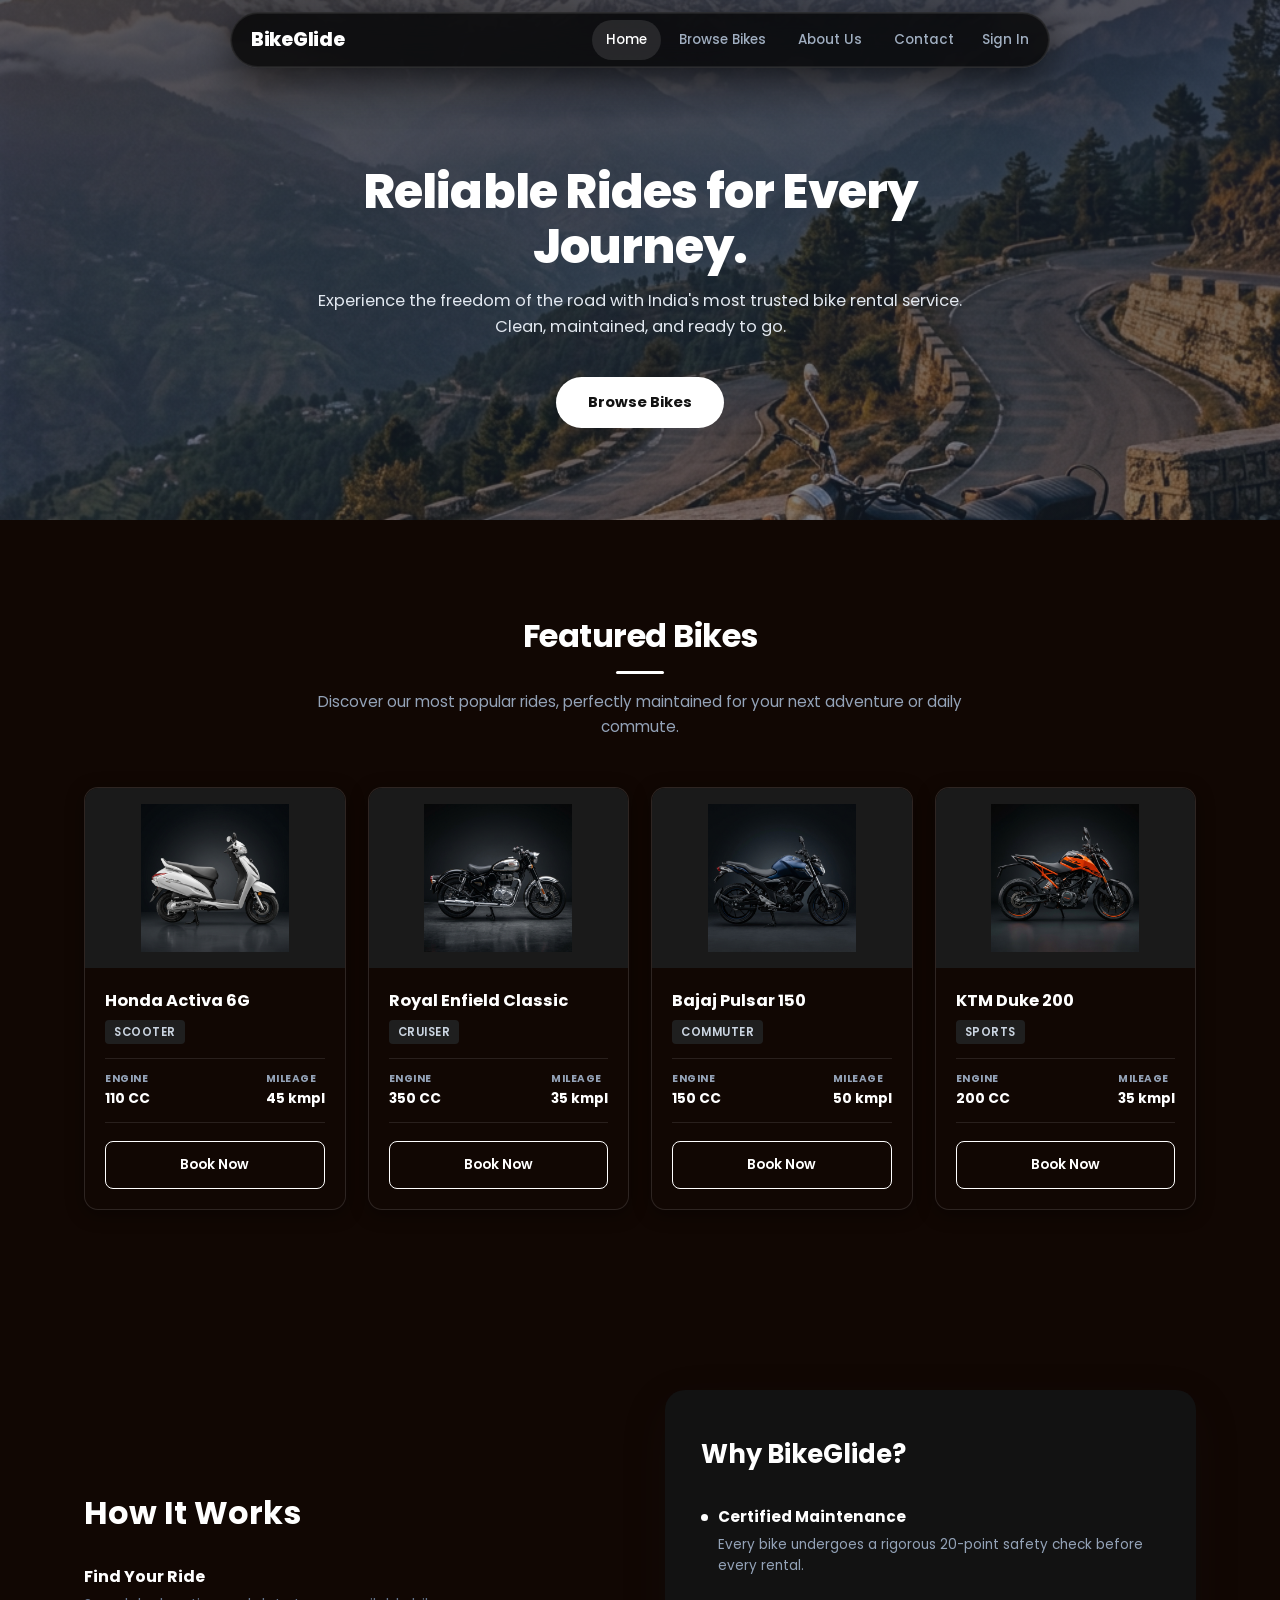
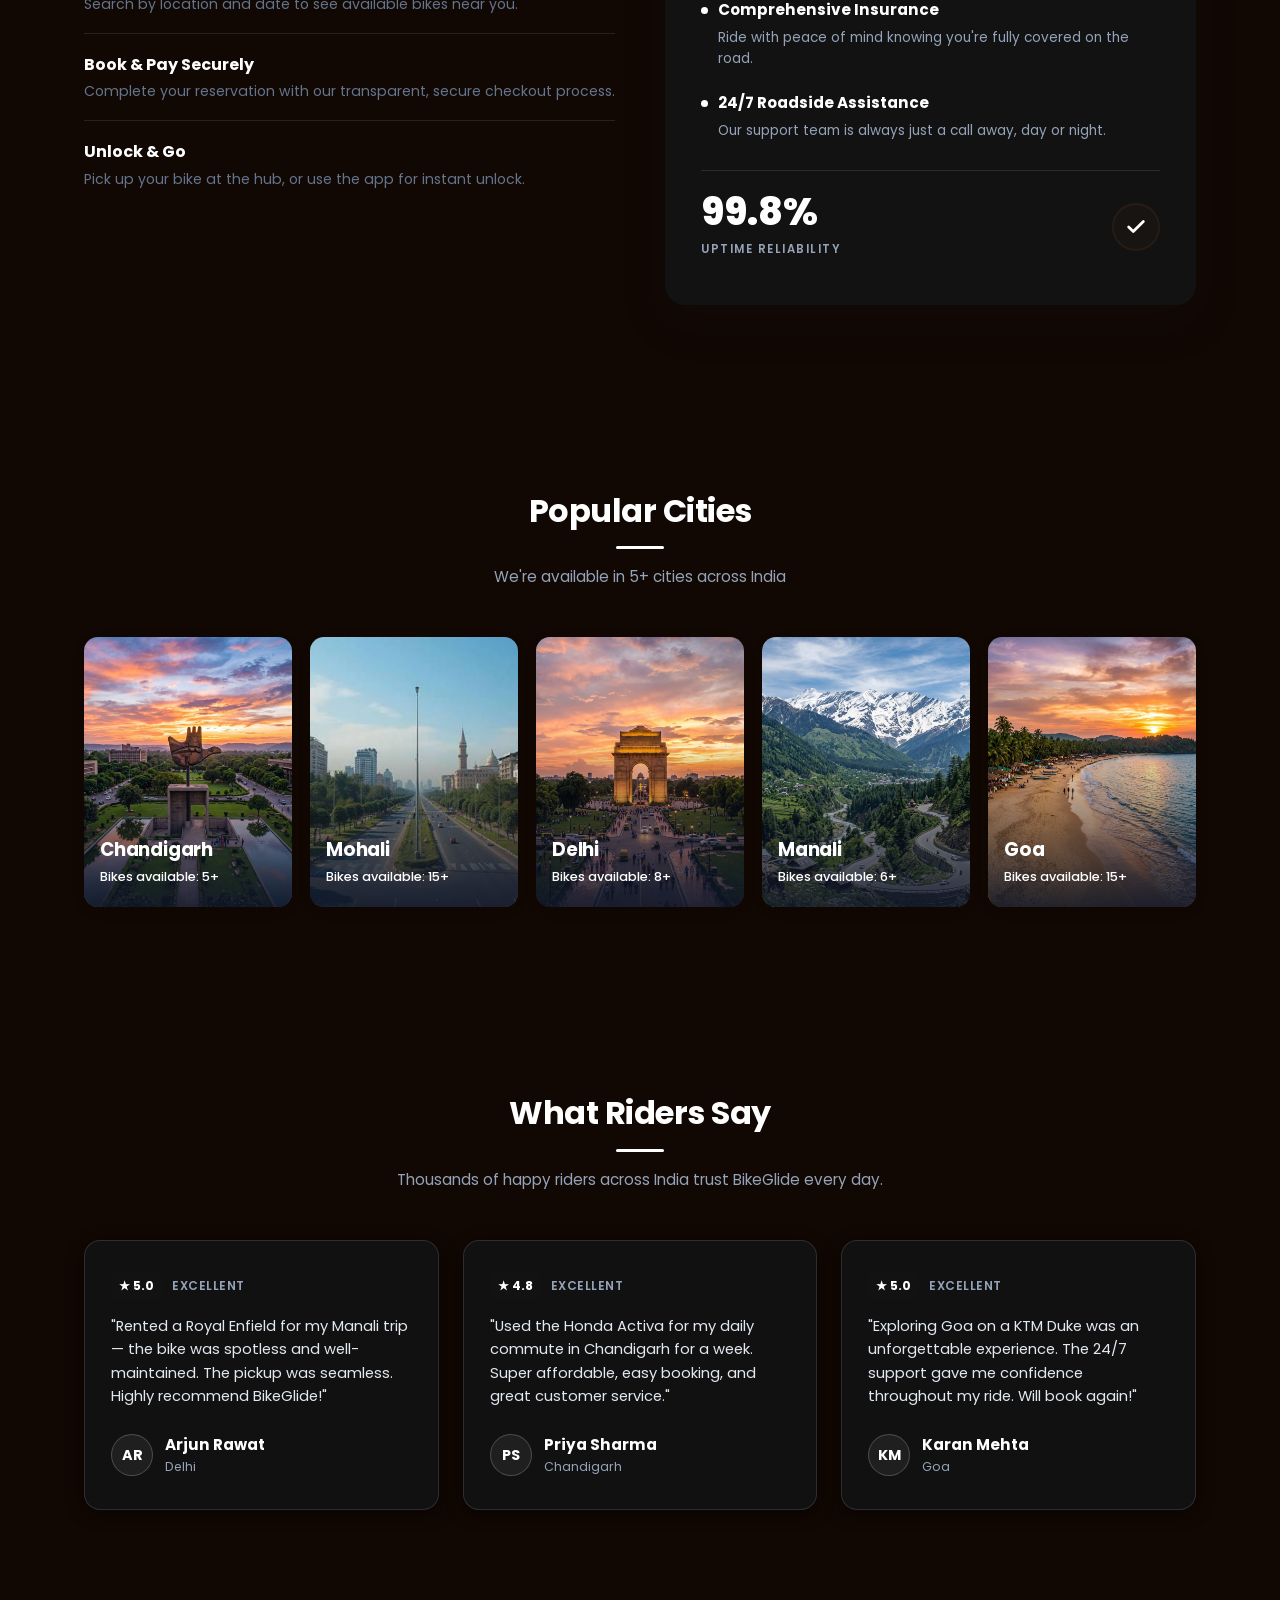
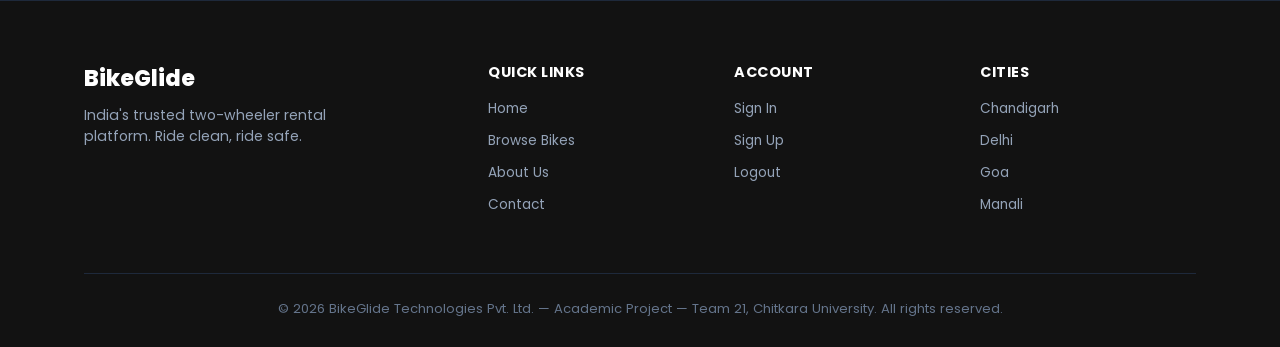
==== home.html @ 308f059d "Initial commit" ====
<!DOCTYPE html>
<html>
<head>
    <meta charset="UTF-8">
    <meta name="viewport" content="width=device-width, initial-scale=1.0">
    <title>BikeGlide</title>

    <link rel="preconnect" href="https://fonts.googleapis.com">
    <link rel="preconnect" href="https://fonts.gstatic.com" crossorigin>
    <link href="https://fonts.googleapis.com/css2?family=Poppins:ital,wght@0,300;0,400;0,500;0,600;0,700;0,800;1,400&display=swap" rel="stylesheet">

    <link rel="stylesheet" href="css/base.css">
    <link rel="stylesheet" href="css/navbar.css">
    <link rel="stylesheet" href="css/hero.css">
    <link rel="stylesheet" href="css/bikes.css">
    <link rel="stylesheet" href="css/how-it-works.css">
    <link rel="stylesheet" href="css/cities.css">
    <link rel="stylesheet" href="css/testimonials.css">
    <link rel="stylesheet" href="css/footer.css">
</head>
<body>

    <nav class="navbar" id="navbar">
        <div class="container">
            <a href="home.html" class="nav-logo">BikeGlide</a>

            <button type="button" id="nav-hamburger-btn" class="nav-hamburger" aria-label="Toggle navigation" aria-expanded="false">
                <span></span>
                <span></span>
                <span></span>
            </button>

            <div class="nav-menu" id="nav-menu">
                <div class="nav-center">
                    <a href="home.html" class="active">Home</a>
                    <a href="pages/bikes.html">Browse Bikes</a>
                    <a href="pages/about.html">About Us</a>
                    <a href="pages/contact.html">Contact</a>
                </div>
                <div class="nav-right">
                    <a href="pages/signin.html" class="nav-signin">Sign In</a>
                </div>
            </div>
        </div>
    </nav>

    <main>

        <section class="hero" id="home">
            <img src="images/hero-bg.png" alt="Motorcycle on a scenic Indian road" class="hero-bg">
            <div class="hero-overlay"></div>
            <div class="hero-content">
                <h1>Reliable Rides for Every Journey.</h1>
                <p>Experience the freedom of the road with India's most trusted bike rental service. Clean, maintained, and ready to go.</p>
                <a href="pages/bikes.html" class="hero-btn">Browse Bikes</a>
            </div>
        </section>

        <section class="featured-bikes" id="bikes">
            <div class="container">
                <header class="header-block">
                    <h2 class="section-title">Featured Bikes</h2>
                    <div class="section-divider"></div>
                    <p class="section-subtitle">Discover our most popular rides, perfectly maintained for your next adventure or daily commute.</p>
                </header>

                <div class="bikes-grid">

                    <article class="bike-card">
                        <div class="bike-img">
                            <img src="images/honda-activa.png" alt="Honda Activa 6G scooter">
                        </div>
                        <div class="bike-info">
                            <h3>Honda Activa 6G</h3>
                            <div class="bike-type">
                                <span class="type-tag">Scooter</span>
                            </div>
                            <div class="bike-specs">
                                <div class="spec-item">
                                    <span class="spec-label">Engine</span>
                                    <span class="spec-value">110 CC</span>
                                </div>
                                <div class="spec-item">
                                    <span class="spec-label">Mileage</span>
                                    <span class="spec-value">45 kmpl</span>
                                </div>
                            </div>
                            <a href="pages/bikes.html" class="book-btn">Book Now</a>
                        </div>
                    </article>

                    <article class="bike-card">
                        <div class="bike-img">
                            <img src="images/royal-enfield.png" alt="Royal Enfield Classic 350 cruiser">
                        </div>
                        <div class="bike-info">
                            <h3>Royal Enfield Classic</h3>
                            <div class="bike-type">
                                <span class="type-tag">Cruiser</span>
                            </div>
                            <div class="bike-specs">
                                <div class="spec-item">
                                    <span class="spec-label">Engine</span>
                                    <span class="spec-value">350 CC</span>
                                </div>
                                <div class="spec-item">
                                    <span class="spec-label">Mileage</span>
                                    <span class="spec-value">35 kmpl</span>
                                </div>
                            </div>
                            <a href="pages/bikes.html" class="book-btn">Book Now</a>
                        </div>
                    </article>

                    <article class="bike-card">
                        <div class="bike-img">
                            <img src="images/yamaha-fz.png" alt="Bajaj Pulsar 150 commuter bike">
                        </div>
                        <div class="bike-info">
                            <h3>Bajaj Pulsar 150</h3>
                            <div class="bike-type">
                                <span class="type-tag">Commuter</span>
                            </div>
                            <div class="bike-specs">
                                <div class="spec-item">
                                    <span class="spec-label">Engine</span>
                                    <span class="spec-value">150 CC</span>
                                </div>
                                <div class="spec-item">
                                    <span class="spec-label">Mileage</span>
                                    <span class="spec-value">50 kmpl</span>
                                </div>
                            </div>
                            <a href="pages/bikes.html" class="book-btn">Book Now</a>
                        </div>
                    </article>

                    <article class="bike-card">
                        <div class="bike-img">
                            <img src="images/ktm-duke.png" alt="KTM Duke 200 sports bike">
                        </div>
                        <div class="bike-info">
                            <h3>KTM Duke 200</h3>
                            <div class="bike-type">
                                <span class="type-tag">Sports</span>
                            </div>
                            <div class="bike-specs">
                                <div class="spec-item">
                                    <span class="spec-label">Engine</span>
                                    <span class="spec-value">200 CC</span>
                                </div>
                                <div class="spec-item">
                                    <span class="spec-label">Mileage</span>
                                    <span class="spec-value">35 kmpl</span>
                                </div>
                            </div>
                            <a href="pages/bikes.html" class="book-btn">Book Now</a>
                        </div>
                    </article>

                </div>
            </div>
        </section>

        <section class="combined-section" id="how-it-works">
            <div class="container">
                <div class="combined-grid">

                    <div class="steps-col">
                        <h2>How It Works</h2>

                        <div class="step-item">
                            <div class="step-text">
                                <h3>Find Your Ride</h3>
                                <p>Search by location and date to see available bikes near you.</p>
                            </div>
                        </div>

                        <div class="step-item">
                            <div class="step-text">
                                <h3>Book &amp; Pay Securely</h3>
                                <p>Complete your reservation with our transparent, secure checkout process.</p>
                            </div>
                        </div>

                        <div class="step-item">
                            <div class="step-text">
                                <h3>Unlock &amp; Go</h3>
                                <p>Pick up your bike at the hub, or use the app for instant unlock.</p>
                            </div>
                        </div>
                    </div>

                    <aside class="why-card" id="about-preview">
                        <h2>Why BikeGlide?</h2>

                        <div class="why-item">
                            <h4><span class="why-dot"></span> Certified Maintenance</h4>
                            <p>Every bike undergoes a rigorous 20-point safety check before every rental.</p>
                        </div>

                        <div class="why-item">
                            <h4><span class="why-dot"></span> Comprehensive Insurance</h4>
                            <p>Ride with peace of mind knowing you're fully covered on the road.</p>
                        </div>

                        <div class="why-item">
                            <h4><span class="why-dot"></span> 24/7 Roadside Assistance</h4>
                            <p>Our support team is always just a call away, day or night.</p>
                        </div>

                        <div class="why-stat">
                            <div class="why-text">
                                <h3>99.8%</h3>
                                <span>Uptime Reliability</span>
                            </div>
                            <div class="stat-icon">
                                <svg viewBox="0 0 24 24" width="22" height="22" stroke="currentColor" stroke-width="3" fill="none" stroke-linecap="round" stroke-linejoin="round" aria-hidden="true">
                                    <polyline points="20 6 9 17 4 12"></polyline>
                                </svg>
                            </div>
                        </div>
                    </aside>

                </div>
            </div>
        </section>

        <section class="popular-cities" id="cities">
            <div class="container">
                <header class="header-block">
                    <h2 class="section-title">Popular Cities</h2>
                    <div class="section-divider"></div>
                    <p class="section-subtitle">We're available in 5+ cities across India</p>
                </header>

                <ul class="cities-grid">

                    <li class="city-card">
                        <img src="images/chandigarh.png" alt="Chandigarh city skyline" class="city-img">
                        <div class="scrim-layer"></div>
                        <div class="city-text">
                            <h3 class="city-label">Chandigarh</h3>
                            <span class="inventory-metric">Bikes available: 5+</span>
                        </div>
                    </li>

                    <li class="city-card">
                        <img src="images/mohali.jpg" alt="Mohali city view" class="city-img">
                        <div class="scrim-layer"></div>
                        <div class="city-text">
                            <h3 class="city-label">Mohali</h3>
                            <span class="inventory-metric">Bikes available: 15+</span>
                        </div>
                    </li>

                    <li class="city-card">
                        <img src="images/delhi.png" alt="Delhi city view" class="city-img">
                        <div class="scrim-layer"></div>
                        <div class="city-text">
                            <h3 class="city-label">Delhi</h3>
                            <span class="inventory-metric">Bikes available: 8+</span>
                        </div>
                    </li>

                    <li class="city-card">
                        <img src="images/manali.png" alt="Manali mountain landscape" class="city-img">
                        <div class="scrim-layer"></div>
                        <div class="city-text">
                            <h3 class="city-label">Manali</h3>
                            <span class="inventory-metric">Bikes available: 6+</span>
                        </div>
                    </li>

                    <li class="city-card">
                        <img src="images/goa.png" alt="Goa beach landscape" class="city-img">
                        <div class="scrim-layer"></div>
                        <div class="city-text">
                            <h3 class="city-label">Goa</h3>
                            <span class="inventory-metric">Bikes available: 15+</span>
                        </div>
                    </li>

                </ul>
            </div>
        </section>

        <section class="testimonials" id="testimonials">
            <div class="container">
                <header class="header-block">
                    <h2 class="section-title">What Riders Say</h2>
                    <div class="section-divider"></div>
                    <p class="section-subtitle">Thousands of happy riders across India trust BikeGlide every day.</p>
                </header>

                <div class="testimonials-grid">

                    <article class="testimonial-card">
                        <div class="rating-stars">
                            <span class="star-badge">★ 5.0</span>
                            <span class="rating-label">Excellent</span>
                        </div>
                        <p class="review-text">"Rented a Royal Enfield for my Manali trip — the bike was spotless and well-maintained. The pickup was seamless. Highly recommend BikeGlide!"</p>
                        <div class="reviewer-meta">
                            <div class="avatar-circle" aria-hidden="true">AR</div>
                            <div class="reviewer-details">
                                <span class="reviewer-name">Arjun Rawat</span>
                                <span class="reviewer-location">Delhi</span>
                            </div>
                        </div>
                    </article>

                    <article class="testimonial-card">
                        <div class="rating-stars">
                            <span class="star-badge">★ 4.8</span>
                            <span class="rating-label">Excellent</span>
                        </div>
                        <p class="review-text">"Used the Honda Activa for my daily commute in Chandigarh for a week. Super affordable, easy booking, and great customer service."</p>
                        <div class="reviewer-meta">
                            <div class="avatar-circle" aria-hidden="true">PS</div>
                            <div class="reviewer-details">
                                <span class="reviewer-name">Priya Sharma</span>
                                <span class="reviewer-location">Chandigarh</span>
                            </div>
                        </div>
                    </article>

                    <article class="testimonial-card">
                        <div class="rating-stars">
                            <span class="star-badge">★ 5.0</span>
                            <span class="rating-label">Excellent</span>
                        </div>
                        <p class="review-text">"Exploring Goa on a KTM Duke was an unforgettable experience. The 24/7 support gave me confidence throughout my ride. Will book again!"</p>
                        <div class="reviewer-meta">
                            <div class="avatar-circle" aria-hidden="true">KM</div>
                            <div class="reviewer-details">
                                <span class="reviewer-name">Karan Mehta</span>
                                <span class="reviewer-location">Goa</span>
                            </div>
                        </div>
                    </article>

                </div>
            </div>
        </section>

    </main>

    <footer class="footer" id="contact-footer">
        <div class="container">
            <div class="footer-content">

                <div class="brand-block">
                    <p class="footer-brand">BikeGlide</p>
                    <p class="footer-tagline">India's trusted two-wheeler rental platform. Ride clean, ride safe.</p>
                </div>

                <nav class="footer-links" aria-label="Footer navigation">
                    <div class="footer-col">
                        <h4>Quick Links</h4>
                        <a href="home.html">Home</a>
                        <a href="pages/bikes.html">Browse Bikes</a>
                        <a href="pages/about.html">About Us</a>
                        <a href="pages/contact.html">Contact</a>
                    </div>
                    <div class="footer-col">
                        <h4>Account</h4>
                        <a href="pages/signin.html">Sign In</a>
                        <a href="pages/signin.html">Sign Up</a>
                        <a href="pages/logout.html">Logout</a>
                    </div>
                    <div class="footer-col">
                        <h4>Cities</h4>
                        <a href="pages/bikes.html">Chandigarh</a>
                        <a href="pages/bikes.html">Delhi</a>
                        <a href="pages/bikes.html">Goa</a>
                        <a href="pages/bikes.html">Manali</a>
                    </div>
                </nav>

            </div>

            <div class="footer-bottom">
                <p>&copy; 2026 BikeGlide Technologies Pvt. Ltd. &mdash; Academic Project &mdash; Team 21, Chitkara University. All rights reserved.</p>
            </div>
        </div>
    </footer>

    <script src="js/main.js"></script>
</body>
</html>
---- css/base.css ----
* {
    margin: 0;
    padding: 0;
    box-sizing: border-box;
}

html {
    scroll-behavior: smooth;
}

body {
    font-family: 'Poppins', -apple-system, BlinkMacSystemFont, "Segoe UI", Roboto, sans-serif;
    background-color: #110703;
    color: #e2e8f0;
    line-height: 1.6;
    overflow-x: hidden;
}

a {
    text-decoration: none;
    color: inherit;
}

ul {
    list-style: none;
}

img {
    max-width: 100%;
    display: block;
}

button {
}

.container {
    width: 100%;
    max-width: 72.5rem; 
    margin: 0 auto;
    padding: 0 4vw;
}

.header-block {
    text-align: center;
    max-width: 100%;
    margin: 0 auto 28px auto;
}

.section-title {
    font-size: 1.4rem;
    font-weight: 700;
    color: #ffffff;
    letter-spacing: -0.5px;
    margin-bottom: 8px;
}

.section-divider {
    width: 48px;
    height: 3px;
    background: #ffffff;
    border-radius: 2px;
    margin: 10px auto 16px auto;
}

.section-divider.left-aligned {
    margin: 10px 0 24px 0;
}

.section-subtitle {
    color: #94a3b8;
    font-size: 0.88rem;
    font-weight: 400;
}

.icon-svg {
    display: inline-block;
    vertical-align: middle;
}

@media (min-width: 768px) {
    .container {
        padding: 0 3vw;
    }

    .header-block {
        margin: 0 auto 36px auto;
    }

    .section-title {
        font-size: 1.7rem;
    }

    .section-subtitle {
        font-size: 0.92rem;
    }
}

@media (min-width: 1024px) {
    .container {
        padding: 0 24px;
    }

    .header-block {
        max-width: 680px;
        margin: 0 auto 48px auto;
    }

    .section-title {
        font-size: 2rem;
    }

    .section-subtitle {
        font-size: 0.95rem;
    }
}

.sr-only {
    position: absolute;
    width: 1px;
    height: 1px;
    padding: 0;
    margin: -1px;
    overflow: hidden;
    clip: rect(0, 0, 0, 0);
    white-space: nowrap;
    border: 0;
}
---- css/navbar.css ----
.navbar {
    position: fixed;
    top: 8px;
    left: 50%;
    transform: translateX(-50%);
    width: calc(100% - 24px);
    max-width: 51.25rem;  z-index: 1000;
    background: rgba(5, 5, 5, 0.82);
    backdrop-filter: blur(20px) saturate(160%);
    border: 1px solid rgba(255, 255, 255, 0.12);
    border-radius: 999px;
    min-height: 56px;
    display: flex;
    align-items: center;
    box-shadow: 0 12px 40px rgba(0, 0, 0, 0.65), 0 0 0 1px rgba(255, 255, 255, 0.07) inset;
    padding: 0 4px 0 16px;
}

.navbar .container {
    display: flex;
    justify-content: space-between;
    align-items: center;
    width: 100%;
    padding: 0;
    position: relative;
}

.nav-logo {
    font-size: 1.05rem;
    font-weight: 800;
    color: #ffffff;
    letter-spacing: -0.3px;
    white-space: nowrap;
    flex-shrink: 0;
}

.nav-hamburger {
    display: flex;
    flex-direction: column;
    justify-content: center;
    align-items: center;
    gap: 5px;
    cursor: pointer;
    width: 48px;
    height: 48px;
    min-width: 48px;
    flex-shrink: 0;
    background: none;
    border: none;
    padding: 0;
    user-select: none;
}

.nav-hamburger span {
    width: 22px;
    height: 2px;
    background: #ffffff;
    border-radius: 2px;
    display: block;
}

.nav-menu {
    display: none;
    position: fixed;
    top: 72px;
    left: 50%;
    transform: translateX(-50%);
    width: calc(100% - 24px);
    max-width: 51.25rem;
    background: rgba(8, 8, 8, 0.95);
    backdrop-filter: blur(20px);
    border: 1px solid rgba(255, 255, 255, 0.1);
    border-radius: 24px;
    flex-direction: column;
    align-items: stretch;
    padding: 12px;
    gap: 4px;
    box-shadow: 0 12px 40px rgba(0, 0, 0, 0.6);
    z-index: 999;
}

.nav-menu.open {
    display: flex;
}

.nav-center {
    display: flex;
    flex-direction: column;
    gap: 2px;
}

.nav-right {
    display: flex;
    flex-direction: column;
    gap: 4px;
    margin-top: 8px;
    padding-top: 8px;
    border-top: 1px solid rgba(255, 255, 255, 0.08);
}

.nav-center a {
    color: #a0aec0;
    font-size: 0.9rem;
    font-weight: 500;
    transition: color 0.25s ease, background 0.25s ease;
    border-radius: 14px;
    display: flex;
    align-items: center;
    min-height: 48px;
    padding: 0 16px;
}

.nav-center a.active,
.nav-center a:hover {
    color: #ffffff;
    background: rgba(255, 255, 255, 0.1);
}

.nav-signin {
    color: #a0aec0;
    font-size: 0.9rem;
    font-weight: 500;
    transition: color 0.25s ease, background 0.25s ease;
    border-radius: 14px;
    display: flex;
    align-items: center;
    min-height: 48px;
    padding: 0 16px;
}

.nav-signin:hover {
    color: #ffffff;
    background: rgba(255, 255, 255, 0.1);
}

.nav-btn {
    background: #ffffff;
    color: #121212;
    padding: 10px 20px;
    border-radius: 999px;
    font-weight: 600;
    font-size: 0.85rem;
    transition: all 0.25s ease;
    cursor: pointer;
    display: flex;
    align-items: center;
    justify-content: center;
    min-height: 44px;
    text-align: center;
}

.nav-btn:hover {
    background: #e2e8f0;
}

@media (min-width: 768px) {
    .navbar {
        top: 12px;
        width: calc(100% - 48px);
        padding: 0 6px 0 20px;
    }

    .nav-logo {
        font-size: 1.2rem;
    }
}

@media (min-width: 1024px) {

    .nav-menu {
        display: flex !important;   position: static;
        width: auto;
        max-width: none;
        background: none;
        backdrop-filter: none;
        border: none;
        border-radius: 0;
        flex-direction: row;
        align-items: center;
        padding: 0;
        gap: 0;
        box-shadow: none;
        transform: none;
        z-index: auto;
    }

    .nav-center {
        flex-direction: row;
        gap: 4px;
    }

    .nav-right {
        flex-direction: row;
        align-items: center;
        gap: 8px;
        margin-top: 0;
        padding-top: 0;
        border-top: none;
    }

    .nav-center a,
    .nav-signin {
        font-size: 0.84rem;
        min-height: 40px;
        padding: 6px 14px;
        border-radius: 999px;
    }

    .nav-btn {
        min-height: 38px;
        padding: 8px 18px;
        font-size: 0.84rem;
    }

    .nav-hamburger {
        display: none;
    }
}
---- css/hero.css ----
.hero {
    position: relative;
    min-height: 420px;
    display: flex;
    align-items: center;
    justify-content: center;
    text-align: center;
    overflow: hidden;
}

.hero-bg {
    position: absolute;
    top: 0;
    left: 0;
    width: 100%;
    height: 100%;
    object-fit: cover;
    z-index: 0;
}

.hero-overlay {
    position: absolute;
    top: 0;
    left: 0;
    width: 100%;
    height: 100%;
    background: linear-gradient(180deg, rgba(26, 35, 50, 0.72) 0%, rgba(26, 35, 50, 0.55) 100%);
    z-index: 1;
}

.hero-content {
    position: relative;
    z-index: 2;
    padding: 100px 5vw 28px;
    max-width: 45rem;
    width: 100%;
}

.hero-content h1 {
    font-size: 1.7rem;
    font-weight: 800;
    color: #ffffff;
    margin-bottom: 14px;
    line-height: 1.15;
    letter-spacing: -0.8px;
}

.hero-content p {
    font-size: 0.94rem;
    color: #e2e8f0;
    margin-bottom: 28px;
    line-height: 1.6;
}

.hero-btn {
    display: inline-flex;
    align-items: center;
    justify-content: center;
    background: #ffffff;
    color: #121212;
    font-family: inherit;
    font-size: 0.92rem;
    font-weight: 700;
    padding: 14px 32px;
    border-radius: 999px;
    transition: background 0.25s ease, transform 0.2s ease;
    min-height: 48px;
    margin-bottom: 8px;
}

.hero-btn:hover {
    background: #e2e8f0;
    transform: translateY(-2px);
}

.hero-search {
    display: flex;
    flex-direction: column;
    align-items: stretch;
    background: #110703;
    border: 1px solid rgba(255, 255, 255, 0.15);
    border-radius: 12px;
    padding: 8px;
    max-width: 41.25rem; margin: 0 auto;
    box-shadow: 0 12px 35px rgba(0, 0, 0, 0.2);
}

.search-field {
    flex: 1;
    padding: 8px 16px;
    display: flex;
    flex-direction: column;
    justify-content: center;
    border-bottom: 1px solid rgba(255, 255, 255, 0.15);
    text-align: left;
}

.search-field:last-of-type {
    border-bottom: none;
}

.search-field label {
    font-size: 0.68rem;
    font-weight: 700;
    color: #94a3b8;
    text-transform: uppercase;
    letter-spacing: 0.6px;
    margin-bottom: 2px;
}

.search-field select,
.search-field input {
    border: none;
    outline: none;
    font-family: inherit;
    font-size: 0.88rem;
    font-weight: 500;
    color: #ffffff;
    background: transparent;
    width: 100%;
    cursor: pointer;
}

.search-btn {
    background: #121212;
    color: #ffffff;
    padding: 12px 28px;
    border: none;
    border-radius: 8px;
    font-family: inherit;
    font-size: 0.9rem;
    font-weight: 600;
    cursor: pointer;
    transition: background 0.25s ease, transform 0.2s ease;
    white-space: nowrap;
    display: flex;
    align-items: center;
    justify-content: center;
    gap: 8px;
    min-height: 48px;
    width: 100%;
    margin-top: 4px;
}

.search-btn:hover {
    background: #2b394e;
    transform: translateY(-1px);
}

@media (min-width: 768px) {
    .hero {
        min-height: 480px;
    }

    .hero-content {
        padding: 116px 20px 36px;
    }

    .hero-content h1 {
        font-size: 2.4rem;
    }

    .hero-content p {
        font-size: 1rem;
        margin-bottom: 32px;
    }

    .hero-search {
        flex-direction: row;
        align-items: stretch;
    }

    .search-field {
        border-bottom: none;
        border-right: 1px solid rgba(255, 255, 255, 0.15);
    }

    .search-field:last-of-type {
        border-right: none;
    }

    .search-btn {
        width: auto;
        margin-top: 0;
        align-self: center;
    }
}

@media (min-width: 1024px) {
    .hero {
        min-height: 520px;
    }

    .hero-content {
        padding: 120px 20px 40px;
    }

    .hero-content h1 {
        font-size: 3rem;
    }

    .hero-content p {
        font-size: 1.02rem;
        margin-bottom: 36px;
    }
}
---- css/bikes.css ----
.featured-bikes {
    padding: 44px 0;
    background: #110703;
}

.bikes-grid {
    display: grid;
    grid-template-columns: 1fr;
    gap: 18px;
}

.bike-card {
    background: #110703;
    border-radius: 14px;
    overflow: hidden;
    box-shadow: 0 4px 18px rgba(0, 0, 0, 0.4);
    border: 1px solid rgba(255, 255, 255, 0.12);
    transition: transform 0.3s ease, box-shadow 0.3s ease;
    position: relative;
    display: flex;
    flex-direction: column;
}

.bike-card:hover {
    transform: translateY(-6px);
    box-shadow: 0 16px 36px rgba(0, 0, 0, 0.08);
}

.price-badge {
    position: absolute;
    top: 12px;
    right: 12px;
    background: rgba(15, 23, 42, 0.78);
    backdrop-filter: blur(8px);
    color: #ffffff;
    border: 1px solid rgba(255, 255, 255, 0.18);
    padding: 5px 12px;
    border-radius: 6px;
    font-size: 0.76rem;
    font-weight: 600;
    letter-spacing: 0.3px;
    z-index: 5;
    box-shadow: 0 4px 12px rgba(0, 0, 0, 0.12);
}

.bike-img {
    width: 100%;
    height: 200px;
    overflow: hidden;
    background: #1a1a1a;
    display: flex;
    align-items: center;
    justify-content: center;
    padding: 16px;
}

.bike-img img {
    width: 100%;
    height: 100%;
    object-fit: contain;
}

.bike-info {
    padding: 20px;
    display: flex;
    flex-direction: column;
    flex: 1;
}

.bike-info h3 {
    font-size: 1.02rem;
    font-weight: 700;
    color: #ffffff;
    margin-bottom: 6px;
    white-space: nowrap;
    overflow: hidden;
    text-overflow: ellipsis;
}

.bike-type {
    margin-bottom: 14px;
    display: flex;
    align-items: center;
    gap: 6px;
    flex-wrap: wrap;
}

.type-tag {
    display: inline-block;
    background: #1f1f1f;
    color: #cbd5e1;
    font-size: 0.72rem;
    font-weight: 600;
    padding: 3px 9px;
    border-radius: 4px;
    text-transform: uppercase;
    letter-spacing: 0.5px;
}

.availability-tag {
    display: inline-block;
    font-size: 0.68rem;
    font-weight: 700;
    padding: 3px 9px;
    border-radius: 4px;
    text-transform: uppercase;
    letter-spacing: 0.5px;
}

.availability-tag.available {
    background: rgba(34, 197, 94, 0.12);
    color: #4ade80;
}

.availability-tag.booked {
    background: rgba(239, 68, 68, 0.12);
    color: #f87171;
}

.price-text {
    color: #ffffff;
    font-size: 0.92rem;
}

.bike-specs {
    display: flex;
    justify-content: space-between;
    padding: 12px 0;
    border-top: 1px solid rgba(255, 255, 255, 0.1);
    border-bottom: 1px solid rgba(255, 255, 255, 0.1);
    margin-bottom: 18px;
}

.spec-item {
    display: flex;
    flex-direction: column;
}

.spec-label {
    font-size: 0.65rem;
    font-weight: 700;
    color: #94a3b8;
    text-transform: uppercase;
    letter-spacing: 0.5px;
}

.spec-value {
    font-size: 0.86rem;
    font-weight: 700;
    color: #ffffff;
}

.book-btn {
    display: flex;
    align-items: center;
    justify-content: center;
    width: 100%;
    min-height: 48px;
    padding: 10px;
    border: 1.5px solid #ffffff;
    color: #ffffff;
    border-radius: 8px;
    font-family: inherit;
    font-size: 0.86rem;
    font-weight: 600;
    cursor: pointer;
    transition: all 0.25s ease;
    text-align: center;
    margin-top: auto;
}

.book-btn:hover {
    background: #ffffff;
    color: #121212;
}

@media (min-width: 768px) {
    .featured-bikes {
        padding: 70px 0;
    }

    .bikes-grid {
        grid-template-columns: repeat(2, 1fr);
        gap: 20px;
    }

    .bike-img {
        height: 180px;
    }
}

@media (min-width: 1024px) {
    .featured-bikes {
        padding: 90px 0;
    }

    .bikes-grid {
        grid-template-columns: repeat(4, 1fr);
        gap: 22px;
    }
}
---- css/how-it-works.css ----
.combined-section {
    padding: 44px 0;
    background: #110703;
}

.combined-grid {
    display: grid;
    grid-template-columns: 1fr;
    gap: 32px;
    align-items: center;
}

.steps-col h2 {
    font-size: 1.5rem;
    font-weight: 700;
    color: #ffffff;
    margin-bottom: 8px;
}

.step-item {
    display: flex;
    align-items: flex-start;
    gap: 16px;
    padding: 18px 0;
    border-bottom: 1px solid rgba(255, 255, 255, 0.1);
}

.step-item:last-child {
    border-bottom: none;
}

.step-icon {
    width: 46px;
    height: 46px;
    min-width: 46px;
    border-radius: 12px;
    display: flex;
    align-items: center;
    justify-content: center;
}

.step-icon.blue {
    background: rgba(59, 130, 246, 0.15);
    color: #60a5fa;
}

.step-icon.purple {
    background: rgba(124, 58, 237, 0.15);
    color: #a78bfa;
}

.step-icon.orange {
    background: rgba(217, 119, 6, 0.15);
    color: #fbbf24;
}

.step-text h3 {
    font-size: 1rem;
    font-weight: 700;
    color: #ffffff;
    margin-bottom: 4px;
}

.step-text p {
    font-size: 0.88rem;
    color: #64748b;
    line-height: 1.5;
}

.why-card {
    background: #121212;
    border-radius: 16px;
    padding: 26px 20px;
    color: #ffffff;
    box-shadow: 0 16px 45px rgba(26, 35, 50, 0.15);
}

.why-card h2 {
    font-size: 1.35rem;
    font-weight: 700;
    color: #ffffff;
    margin-bottom: 22px;
}

.why-item {
    margin-bottom: 22px;
}

.why-item h4 {
    font-size: 0.95rem;
    font-weight: 700;
    color: #ffffff;
    margin-bottom: 6px;
    display: flex;
    align-items: center;
    gap: 10px;
}

.why-dot {
    width: 7px;
    height: 7px;
    min-width: 7px;
    background: #ffffff;
    border-radius: 50%;
    display: inline-block;
}

.why-item p {
    font-size: 0.85rem;
    color: #94a3b8;
    line-height: 1.5;
    padding-left: 17px;
}

.why-stat {
    margin-top: 28px;
    padding-top: 22px;
    border-top: 1px solid rgba(255, 255, 255, 0.1);
    display: flex;
    flex-wrap: wrap;
    align-items: center;
    justify-content: space-between;
    gap: 12px;
}

.why-text h3 {
    font-size: 2rem;
    font-weight: 800;
    color: #ffffff;
    line-height: 1;
    margin-bottom: 4px;
}

.why-text span {
    font-size: 0.72rem;
    font-weight: 600;
    color: #94a3b8;
    text-transform: uppercase;
    letter-spacing: 1.5px;
}

.stat-icon {
    width: 48px;
    height: 48px;
    border-radius: 50%;
    border: 2px solid rgba(67, 40, 24, 0.4);
    display: flex;
    align-items: center;
    justify-content: center;
    color: #ffffff;
    background: rgba(67, 40, 24, 0.1);
}

@media (min-width: 768px) {
    .combined-section {
        padding: 70px 0;
    }

    .steps-col h2 {
        font-size: 1.8rem;
    }

    .why-card {
        padding: 36px 28px;
        border-radius: 18px;
    }

    .why-text h3 {
        font-size: 2.2rem;
    }
}

@media (min-width: 1024px) {
    .combined-section {
        padding: 90px 0;
    }

    .combined-grid {
        grid-template-columns: 1fr 1fr;
        gap: 50px;
    }

    .steps-col h2 {
        font-size: 2rem;
    }

    .why-card {
        padding: 44px 36px;
        border-radius: 20px;
    }

    .why-card h2 {
        font-size: 1.6rem;
        margin-bottom: 30px;
    }

    .why-text h3 {
        font-size: 2.4rem;
    }
}
---- css/cities.css ----
.popular-cities {
    padding: 44px 0;
    background: #110703;
}

.cities-grid {
    display: grid;
    grid-template-columns: 1fr;
    gap: 14px;
}

.city-card {
    position: relative;
    border-radius: 14px;
    overflow: hidden;
    height: 200px;
    box-shadow: 0 4px 15px rgba(0, 0, 0, 0.06);
    cursor: pointer;
    transition: transform 0.35s ease, box-shadow 0.35s ease;
}

.city-card:hover {
    box-shadow: 0 14px 30px rgba(0, 0, 0, 0.12);
}

.city-img {
    width: 100%;
    height: 100%;
    object-fit: cover;
    transition: transform 0.5s ease;
}

.city-card:hover .city-img {
    transform: scale(1.08);
}

.scrim-layer {
    position: absolute;
    inset: 0;
    background: linear-gradient(180deg, transparent 40%, rgba(15, 23, 42, 0.88) 100%);
    pointer-events: none;
}

.city-text {
    position: absolute;
    bottom: 0;
    left: 0;
    width: 100%;
    padding: 20px 16px;
    z-index: 2;
    display: flex;
    flex-direction: column;
    gap: 2px;
}

.city-label {
    font-size: 1.1rem;
    font-weight: 700;
    color: #ffffff;
    letter-spacing: -0.2px;
}

.inventory-metric {
    font-size: 0.8rem;
    font-weight: 500;
    color: #ffffff;
}

@media (min-width: 600px) {
    .cities-grid {
        grid-template-columns: repeat(2, 1fr);
    }
}

@media (min-width: 768px) {
    .popular-cities {
        padding: 70px 0;
    }

    .cities-grid {
        grid-template-columns: repeat(3, 1fr);
        gap: 18px;
    }

    .city-card {
        height: 240px;
    }

    .city-label {
        font-size: 1.15rem;
    }
}

@media (min-width: 1024px) {
    .popular-cities {
        padding: 90px 0;
    }

    .cities-grid {
        grid-template-columns: repeat(5, 1fr);
    }

    .city-card {
        height: 270px;
    }
}
---- css/testimonials.css ----
.testimonials {
    padding: 44px 0;
    background: #110703;
}

.testimonials-grid {
    display: grid;
    grid-template-columns: 1fr;
    gap: 18px;
}

.testimonial-card {
    background: #111111;
    border-radius: 16px;
    padding: 24px 20px;
    border: 1px solid rgba(255, 255, 255, 0.12);
    box-shadow: 0 4px 18px rgba(0, 0, 0, 0.4);
    transition: transform 0.3s ease, box-shadow 0.3s ease;
    display: flex;
    flex-direction: column;
    justify-content: space-between;
}

.testimonial-card:hover {
    transform: translateY(-5px);
    box-shadow: 0 12px 30px rgba(0, 0, 0, 0.07);
}

.rating-stars {
    display: flex;
    align-items: center;
    gap: 10px;
    margin-bottom: 16px;
}

.star-badge {
    background: #121212;
    color: #ffffff;
    font-size: 0.78rem;
    font-weight: 700;
    padding: 3px 8px;
    border-radius: 6px;
}

.rating-label {
    font-size: 0.75rem;
    font-weight: 600;
    color: #94a3b8;
    text-transform: uppercase;
    letter-spacing: 0.5px;
}

.review-text {
    font-size: 0.92rem;
    color: #e2e8f0;
    line-height: 1.6;
    margin-bottom: 24px;
}

.reviewer-meta {
    display: flex;
    align-items: center;
    gap: 12px;
}

.avatar-circle {
    width: 42px;
    height: 42px;
    border-radius: 50%;
    background: #1f1f1f;
    color: #ffffff;
    font-weight: 700;
    font-size: 0.9rem;
    display: flex;
    align-items: center;
    justify-content: center;
    border: 1px solid rgba(255, 255, 255, 0.2);
}

.reviewer-details {
    display: flex;
    flex-direction: column;
}

.reviewer-name {
    font-size: 0.95rem;
    font-weight: 700;
    color: #ffffff;
}

.reviewer-location {
    font-size: 0.78rem;
    color: #94a3b8;
}

@media (min-width: 768px) {
    .testimonials {
        padding: 70px 0;
    }

    .testimonials-grid {
        grid-template-columns: repeat(2, 1fr);
    }
}

@media (min-width: 1024px) {
    .testimonials {
        padding: 90px 0;
    }

    .testimonials-grid {
        grid-template-columns: repeat(3, 1fr);
        gap: 24px;
    }

    .testimonial-card {
        padding: 32px 26px;
    }
}
---- css/footer.css ----
.footer {
    padding: 40px 0 20px;
    background: #121212;
    color: #94a3b8;
    border-top: 1px solid #1e293b;
}

.footer-content {
    display: grid;
    grid-template-columns: 1fr;
    gap: 28px;
    margin-bottom: 28px;
}

.footer-brand {
    font-size: 1.2rem;
    font-weight: 800;
    color: #ffffff;
    margin-bottom: 8px;
}

.footer-tagline {
    font-size: 0.88rem;
    color: #94a3b8;
    line-height: 1.5;
    max-width: 100%;
}

.footer-links {
    display: grid;
    grid-template-columns: 1fr;
    gap: 20px;
}

.footer-col h4 {
    font-size: 0.9rem;
    font-weight: 700;
    color: #ffffff;
    margin-bottom: 14px;
    text-transform: uppercase;
    letter-spacing: 0.5px;
}

.footer-col a {
    display: flex;
    align-items: center;
    min-height: 44px;
    color: #94a3b8;
    font-size: 0.85rem;
    transition: color 0.25s ease;
}

.footer-col a:hover {
    color: #ffffff;
}

.footer-bottom {
    border-top: 1px solid #1e293b;
    padding-top: 20px;
    text-align: center;
}

.footer-bottom p {
    color: #64748b;
    font-size: 0.82rem;
}

@media (min-width: 768px) {
    .footer {
        padding: 48px 0 24px;
    }

    .footer-content {
        gap: 32px;
        margin-bottom: 32px;
    }

    .footer-links {
        grid-template-columns: repeat(3, 1fr);
        gap: 24px;
    }
}

@media (min-width: 1024px) {
    .footer {
        padding: 60px 0 28px;
    }

    .footer-content {
        grid-template-columns: 1.5fr 3fr;
        gap: 50px;
        margin-bottom: 48px;
    }

    .footer-brand {
        font-size: 1.4rem;
    }

    .footer-tagline {
        max-width: 300px;
    }

    .footer-links {
        gap: 30px;
    }

    .footer-col a {
        min-height: auto;
        margin-bottom: 10px;
    }

    .footer-bottom {
        padding-top: 24px;
    }
}
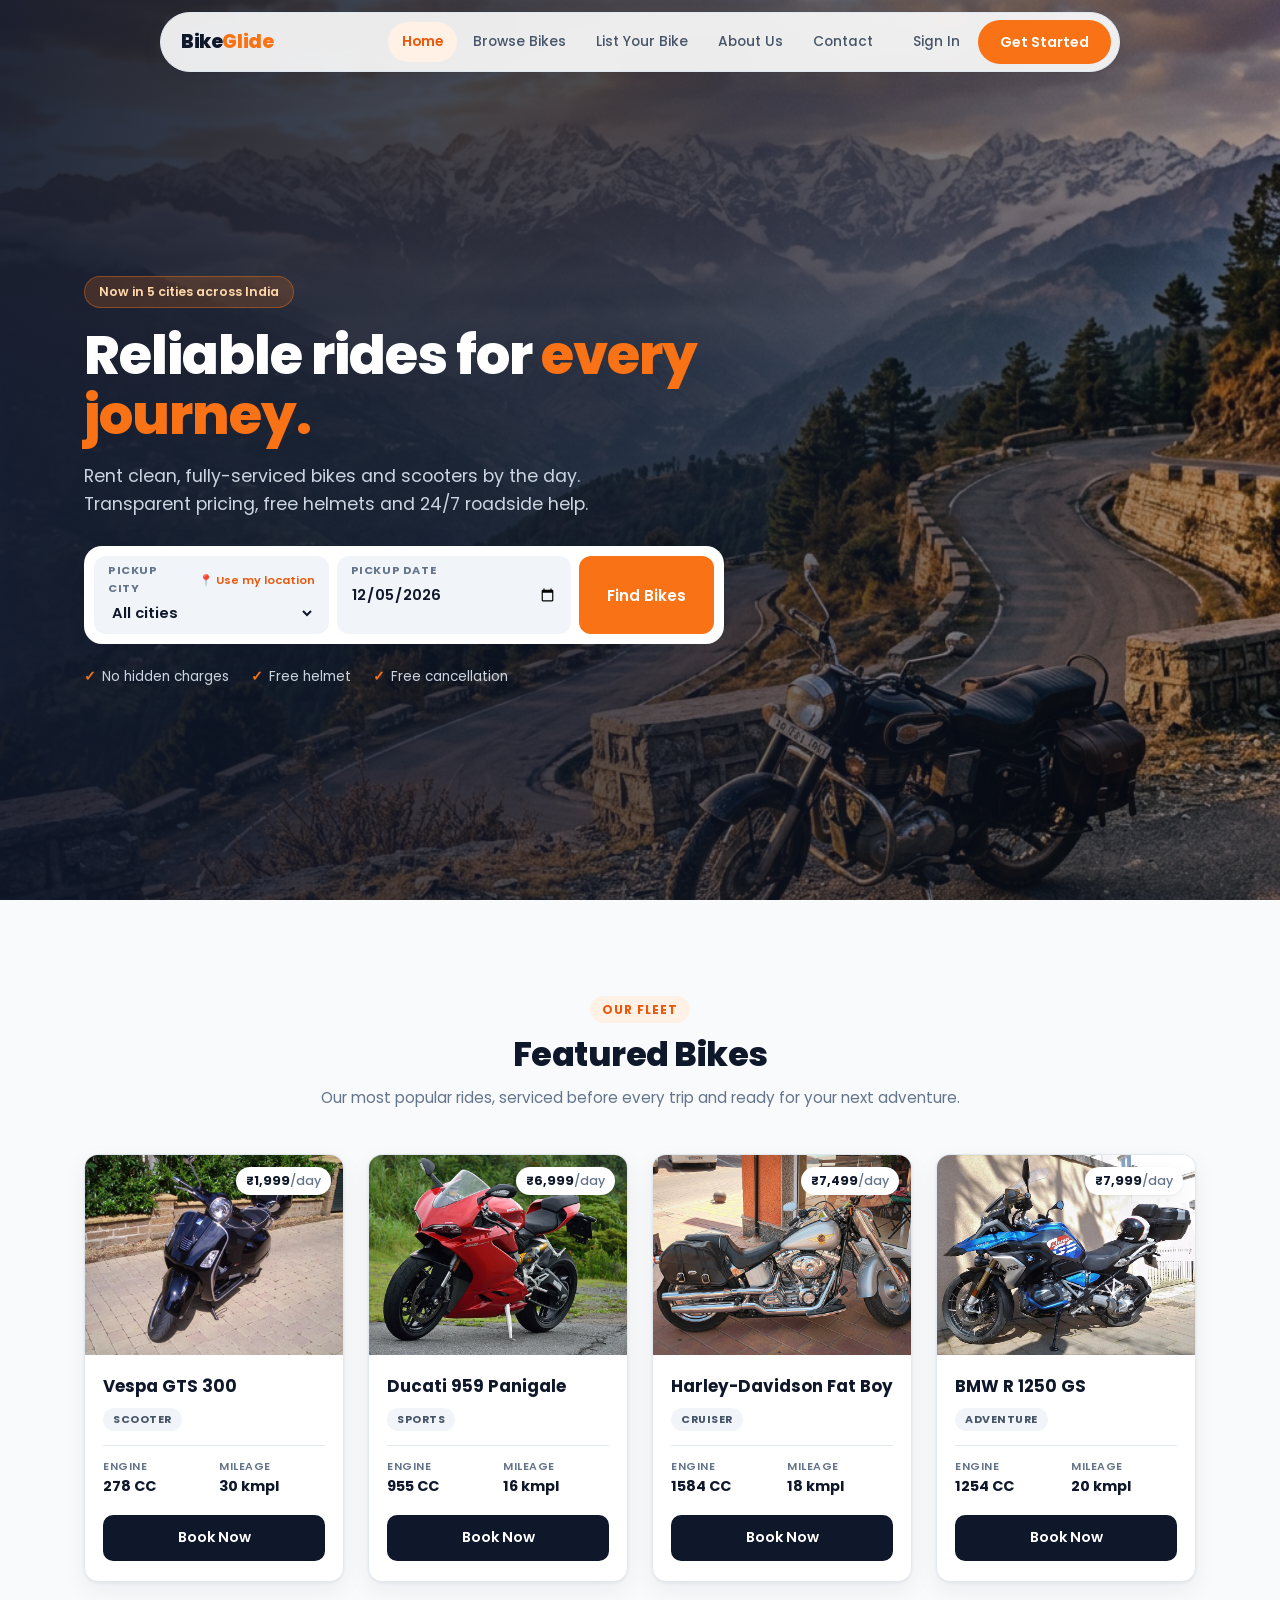
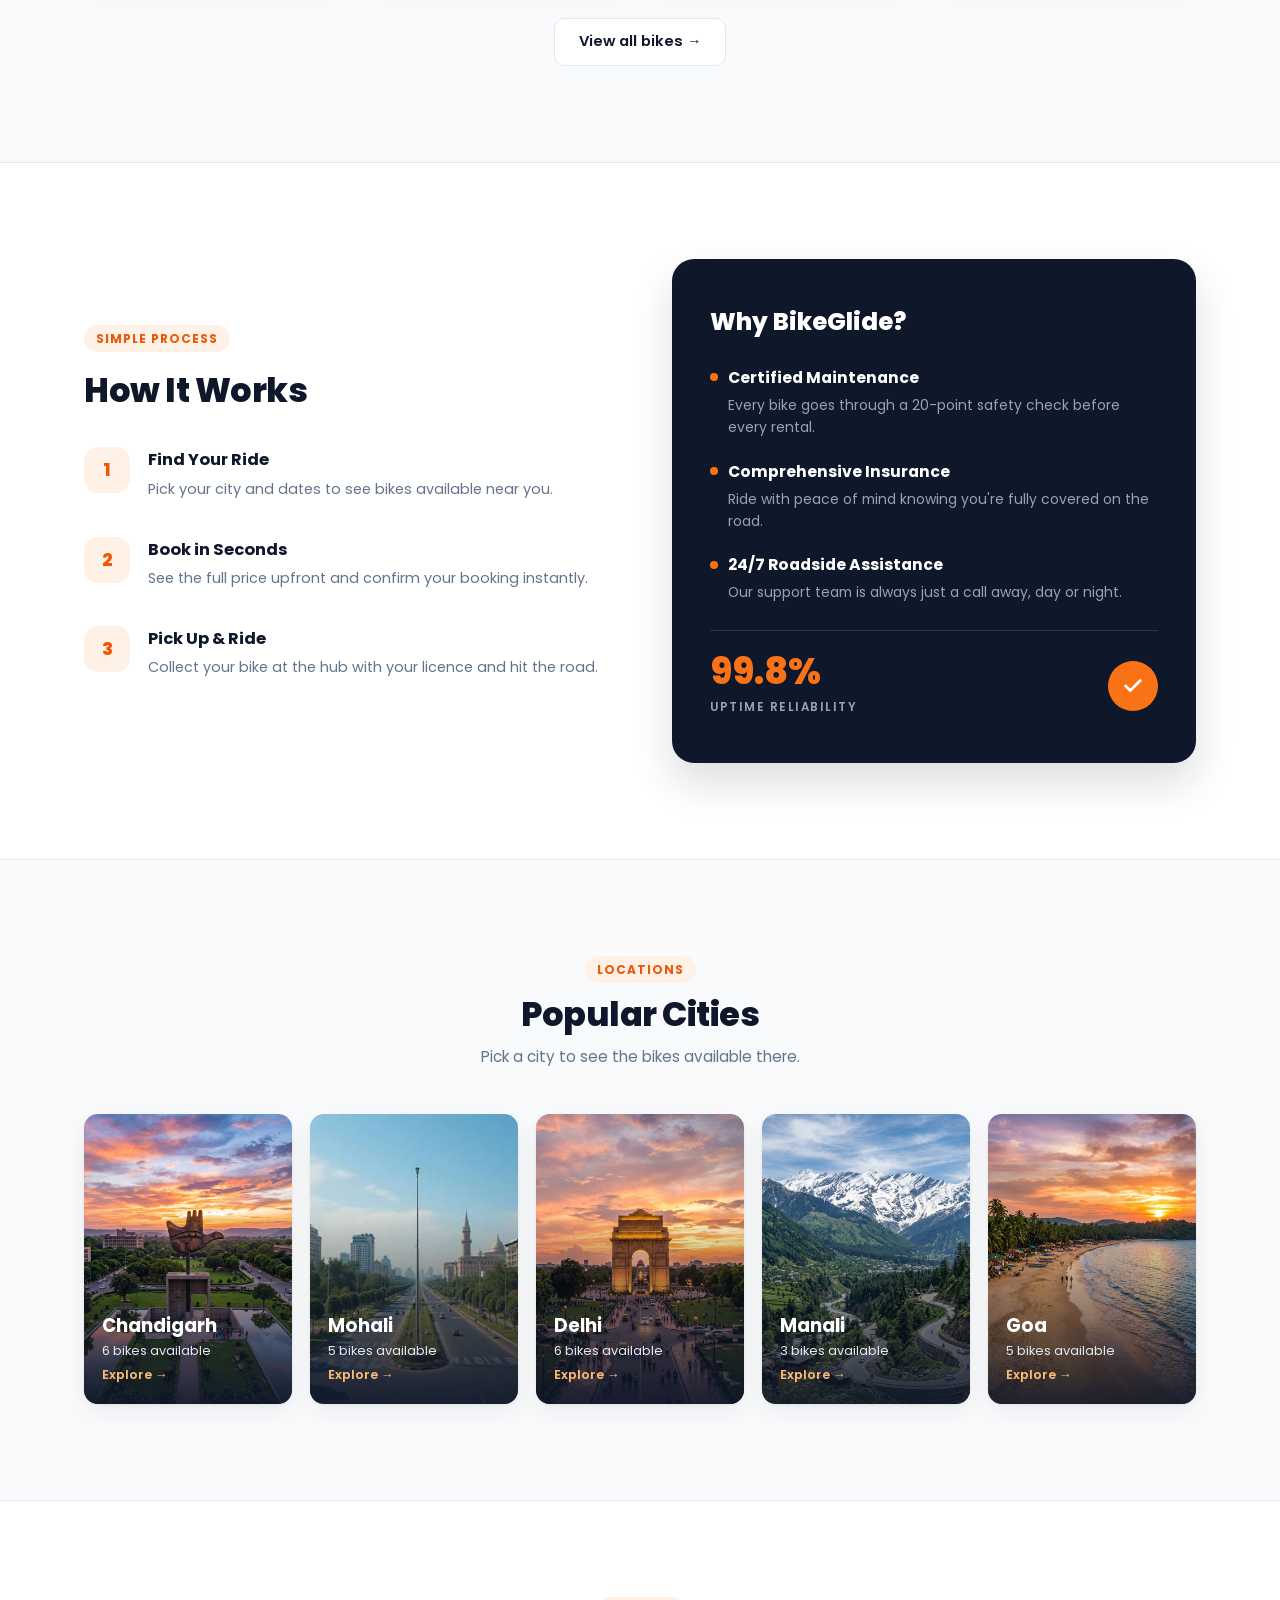
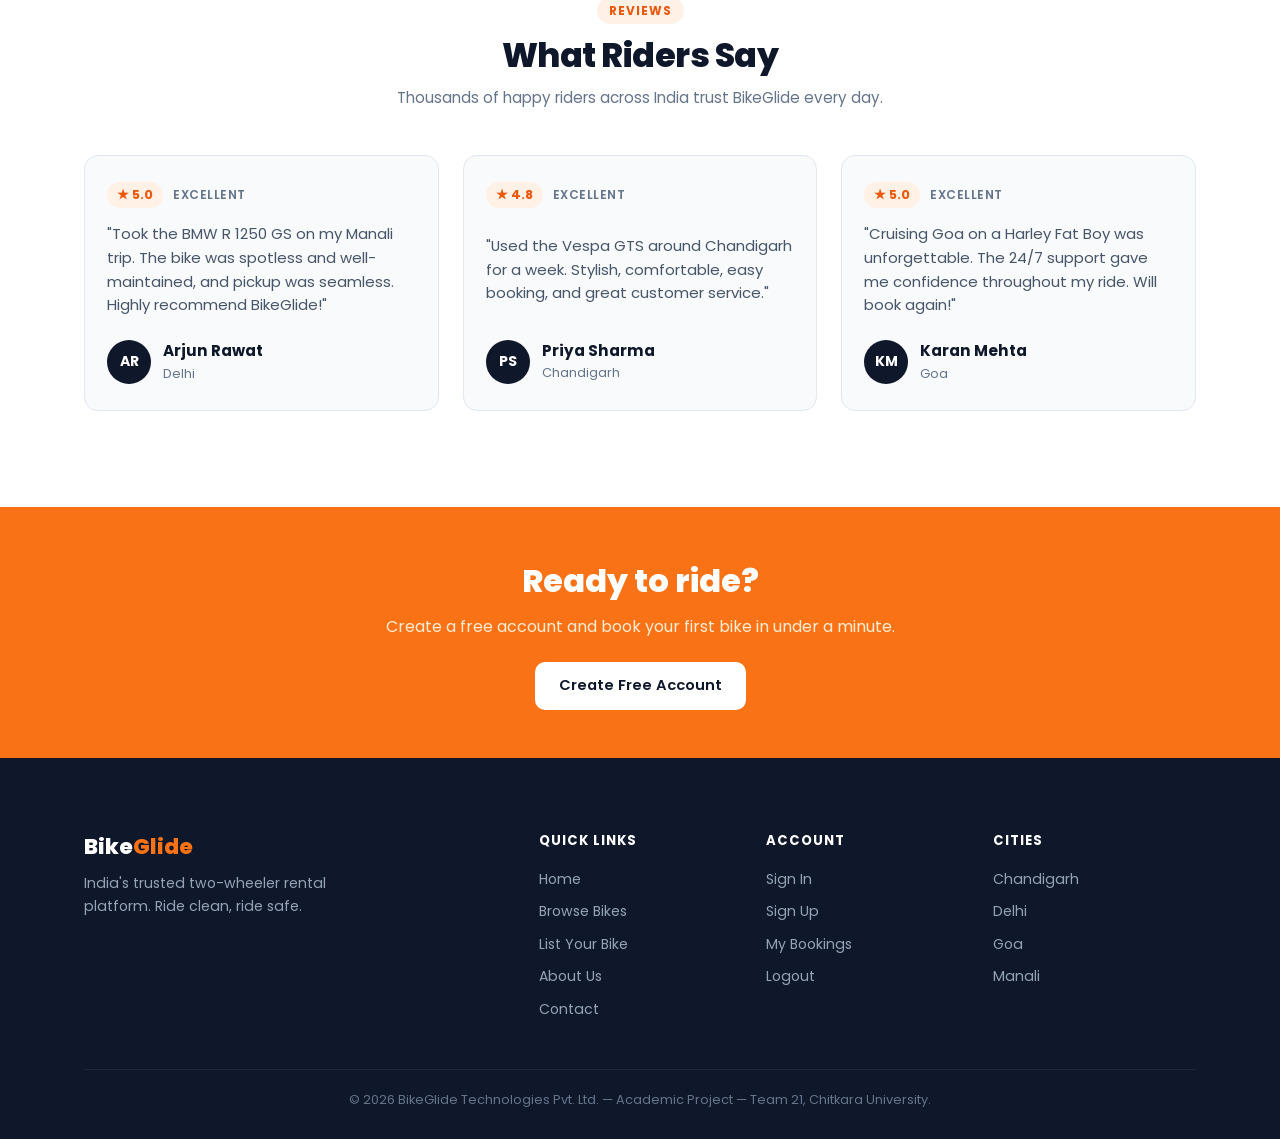
==== commit 1827590f: "Update site to current version - List Your Bike page: owners list bikes with photo preview, pause/re" ====
--- a/home.html
+++ b/home.html
@@ -1,13 +1,14 @@
 <!DOCTYPE html>
-<html>
+<html lang="en">
 <head>
     <meta charset="UTF-8">
     <meta name="viewport" content="width=device-width, initial-scale=1.0">
-    <title>BikeGlide</title>
+    <meta name="description" content="BikeGlide - rent clean, well-maintained bikes and scooters across India.">
+    <title>BikeGlide | Bike Rentals Across India</title>
 
     <link rel="preconnect" href="https://fonts.googleapis.com">
     <link rel="preconnect" href="https://fonts.gstatic.com" crossorigin>
-    <link href="https://fonts.googleapis.com/css2?family=Poppins:ital,wght@0,300;0,400;0,500;0,600;0,700;0,800;1,400&display=swap" rel="stylesheet">
+    <link href="https://fonts.googleapis.com/css2?family=Poppins:wght@400;500;600;700;800&display=swap" rel="stylesheet">
 
     <link rel="stylesheet" href="css/base.css">
     <link rel="stylesheet" href="css/navbar.css">
@@ -22,7 +23,7 @@
 
     <nav class="navbar" id="navbar">
         <div class="container">
-            <a href="home.html" class="nav-logo">BikeGlide</a>
+            <a href="home.html" class="nav-logo">Bike<span>Glide</span></a>
 
             <button type="button" id="nav-hamburger-btn" class="nav-hamburger" aria-label="Toggle navigation" aria-expanded="false">
                 <span></span>
@@ -34,11 +35,13 @@
                 <div class="nav-center">
                     <a href="home.html" class="active">Home</a>
                     <a href="pages/bikes.html">Browse Bikes</a>
+                    <a href="pages/list-bike.html">List Your Bike</a>
                     <a href="pages/about.html">About Us</a>
                     <a href="pages/contact.html">Contact</a>
                 </div>
                 <div class="nav-right">
                     <a href="pages/signin.html" class="nav-signin">Sign In</a>
+                    <a href="pages/signin.html#signup" class="nav-btn">Get Started</a>
                 </div>
             </div>
         </div>
@@ -47,117 +50,154 @@
     <main>
 
         <section class="hero" id="home">
-            <img src="images/hero-bg.png" alt="Motorcycle on a scenic Indian road" class="hero-bg">
+            <img src="images/hero-bg.png" alt="" class="hero-bg">
             <div class="hero-overlay"></div>
-            <div class="hero-content">
-                <h1>Reliable Rides for Every Journey.</h1>
-                <p>Experience the freedom of the road with India's most trusted bike rental service. Clean, maintained, and ready to go.</p>
-                <a href="pages/bikes.html" class="hero-btn">Browse Bikes</a>
+            <div class="container hero-content">
+                <span class="hero-badge">Now in 5 cities across India</span>
+                <h1>Reliable rides for <span>every journey.</span></h1>
+                <p>Rent clean, fully-serviced bikes and scooters by the day. Transparent pricing, free helmets and 24/7 roadside help.</p>
+
+                <!-- Plain GET form: sends ?city=...&pickup=... to the bikes page -->
+                <form class="hero-search" action="pages/bikes.html" method="get">
+                    <div class="search-field">
+                        <div class="field-head">
+                            <label for="hero-city">Pickup City</label>
+                            <button type="button" class="locate-btn" id="hero-locate">📍 Use my location</button>
+                        </div>
+                        <select id="hero-city" name="city">
+                            <option value="all">All cities</option>
+                            <option value="chandigarh">Chandigarh</option>
+                            <option value="mohali">Mohali</option>
+                            <option value="delhi">Delhi</option>
+                            <option value="manali">Manali</option>
+                            <option value="goa">Goa</option>
+                        </select>
+                    </div>
+                    <div class="search-field">
+                        <label for="hero-pickup">Pickup Date</label>
+                        <input type="date" id="hero-pickup" name="pickup">
+                    </div>
+                    <button type="submit" class="search-btn">Find Bikes</button>
+                </form>
+
+                <ul class="hero-points">
+                    <li>No hidden charges</li>
+                    <li>Free helmet</li>
+                    <li>Free cancellation</li>
+                </ul>
             </div>
         </section>
 
         <section class="featured-bikes" id="bikes">
             <div class="container">
                 <header class="header-block">
+                    <span class="eyebrow">Our Fleet</span>
                     <h2 class="section-title">Featured Bikes</h2>
-                    <div class="section-divider"></div>
-                    <p class="section-subtitle">Discover our most popular rides, perfectly maintained for your next adventure or daily commute.</p>
+                    <p class="section-subtitle">Our most popular rides, serviced before every trip and ready for your next adventure.</p>
                 </header>
 
                 <div class="bikes-grid">
 
                     <article class="bike-card">
+                        <span class="price-badge">&#8377;1,999<span>/day</span></span>
                         <div class="bike-img">
-                            <img src="images/honda-activa.png" alt="Honda Activa 6G scooter">
+                            <img src="images/vespa-gts-300.jpg" alt="Vespa GTS 300 scooter bike">
                         </div>
                         <div class="bike-info">
-                            <h3>Honda Activa 6G</h3>
+                            <h3>Vespa GTS 300</h3>
                             <div class="bike-type">
                                 <span class="type-tag">Scooter</span>
                             </div>
                             <div class="bike-specs">
                                 <div class="spec-item">
                                     <span class="spec-label">Engine</span>
-                                    <span class="spec-value">110 CC</span>
+                                    <span class="spec-value">278 CC</span>
                                 </div>
                                 <div class="spec-item">
                                     <span class="spec-label">Mileage</span>
-                                    <span class="spec-value">45 kmpl</span>
-                                </div>
-                            </div>
-                            <a href="pages/bikes.html" class="book-btn">Book Now</a>
+                                    <span class="spec-value">30 kmpl</span>
+                                </div>
+                            </div>
+                            <a href="pages/bikes.html?book=vespa-gts" class="book-btn">Book Now</a>
                         </div>
                     </article>
 
                     <article class="bike-card">
+                        <span class="price-badge">&#8377;6,999<span>/day</span></span>
                         <div class="bike-img">
-                            <img src="images/royal-enfield.png" alt="Royal Enfield Classic 350 cruiser">
+                            <img src="images/ducati-panigale.jpg" alt="Ducati 959 Panigale sports bike">
                         </div>
                         <div class="bike-info">
-                            <h3>Royal Enfield Classic</h3>
+                            <h3>Ducati 959 Panigale</h3>
+                            <div class="bike-type">
+                                <span class="type-tag">Sports</span>
+                            </div>
+                            <div class="bike-specs">
+                                <div class="spec-item">
+                                    <span class="spec-label">Engine</span>
+                                    <span class="spec-value">955 CC</span>
+                                </div>
+                                <div class="spec-item">
+                                    <span class="spec-label">Mileage</span>
+                                    <span class="spec-value">16 kmpl</span>
+                                </div>
+                            </div>
+                            <a href="pages/bikes.html?book=panigale-959" class="book-btn">Book Now</a>
+                        </div>
+                    </article>
+
+                    <article class="bike-card">
+                        <span class="price-badge">&#8377;7,499<span>/day</span></span>
+                        <div class="bike-img">
+                            <img src="images/harley-fat-boy.jpg" alt="Harley-Davidson Fat Boy cruiser bike">
+                        </div>
+                        <div class="bike-info">
+                            <h3>Harley-Davidson Fat Boy</h3>
                             <div class="bike-type">
                                 <span class="type-tag">Cruiser</span>
                             </div>
                             <div class="bike-specs">
                                 <div class="spec-item">
                                     <span class="spec-label">Engine</span>
-                                    <span class="spec-value">350 CC</span>
+                                    <span class="spec-value">1584 CC</span>
                                 </div>
                                 <div class="spec-item">
                                     <span class="spec-label">Mileage</span>
-                                    <span class="spec-value">35 kmpl</span>
-                                </div>
-                            </div>
-                            <a href="pages/bikes.html" class="book-btn">Book Now</a>
+                                    <span class="spec-value">18 kmpl</span>
+                                </div>
+                            </div>
+                            <a href="pages/bikes.html?book=fat-boy" class="book-btn">Book Now</a>
                         </div>
                     </article>
 
                     <article class="bike-card">
+                        <span class="price-badge">&#8377;7,999<span>/day</span></span>
                         <div class="bike-img">
-                            <img src="images/yamaha-fz.png" alt="Bajaj Pulsar 150 commuter bike">
+                            <img src="images/bmw-r1250gs.jpg" alt="BMW R 1250 GS adventure bike">
                         </div>
                         <div class="bike-info">
-                            <h3>Bajaj Pulsar 150</h3>
+                            <h3>BMW R 1250 GS</h3>
                             <div class="bike-type">
-                                <span class="type-tag">Commuter</span>
+                                <span class="type-tag">Adventure</span>
                             </div>
                             <div class="bike-specs">
                                 <div class="spec-item">
                                     <span class="spec-label">Engine</span>
-                                    <span class="spec-value">150 CC</span>
+                                    <span class="spec-value">1254 CC</span>
                                 </div>
                                 <div class="spec-item">
                                     <span class="spec-label">Mileage</span>
-                                    <span class="spec-value">50 kmpl</span>
-                                </div>
-                            </div>
-                            <a href="pages/bikes.html" class="book-btn">Book Now</a>
-                        </div>
-                    </article>
-
-                    <article class="bike-card">
-                        <div class="bike-img">
-                            <img src="images/ktm-duke.png" alt="KTM Duke 200 sports bike">
-                        </div>
-                        <div class="bike-info">
-                            <h3>KTM Duke 200</h3>
-                            <div class="bike-type">
-                                <span class="type-tag">Sports</span>
-                            </div>
-                            <div class="bike-specs">
-                                <div class="spec-item">
-                                    <span class="spec-label">Engine</span>
-                                    <span class="spec-value">200 CC</span>
-                                </div>
-                                <div class="spec-item">
-                                    <span class="spec-label">Mileage</span>
-                                    <span class="spec-value">35 kmpl</span>
-                                </div>
-                            </div>
-                            <a href="pages/bikes.html" class="book-btn">Book Now</a>
-                        </div>
-                    </article>
-
+                                    <span class="spec-value">20 kmpl</span>
+                                </div>
+                            </div>
+                            <a href="pages/bikes.html?book=r1250gs" class="book-btn">Book Now</a>
+                        </div>
+                    </article>
+
+                </div>
+
+                <div class="view-all">
+                    <a href="pages/bikes.html" class="btn-secondary">View all bikes &rarr;</a>
                 </div>
             </div>
         </section>
@@ -167,26 +207,30 @@
                 <div class="combined-grid">
 
                     <div class="steps-col">
+                        <span class="eyebrow">Simple Process</span>
                         <h2>How It Works</h2>
 
                         <div class="step-item">
+                            <span class="step-num">1</span>
                             <div class="step-text">
                                 <h3>Find Your Ride</h3>
-                                <p>Search by location and date to see available bikes near you.</p>
+                                <p>Pick your city and dates to see bikes available near you.</p>
                             </div>
                         </div>
 
                         <div class="step-item">
+                            <span class="step-num">2</span>
                             <div class="step-text">
-                                <h3>Book &amp; Pay Securely</h3>
-                                <p>Complete your reservation with our transparent, secure checkout process.</p>
+                                <h3>Book in Seconds</h3>
+                                <p>See the full price upfront and confirm your booking instantly.</p>
                             </div>
                         </div>
 
                         <div class="step-item">
+                            <span class="step-num">3</span>
                             <div class="step-text">
-                                <h3>Unlock &amp; Go</h3>
-                                <p>Pick up your bike at the hub, or use the app for instant unlock.</p>
+                                <h3>Pick Up &amp; Ride</h3>
+                                <p>Collect your bike at the hub with your licence and hit the road.</p>
                             </div>
                         </div>
                     </div>
@@ -196,7 +240,7 @@
 
                         <div class="why-item">
                             <h4><span class="why-dot"></span> Certified Maintenance</h4>
-                            <p>Every bike undergoes a rigorous 20-point safety check before every rental.</p>
+                            <p>Every bike goes through a 20-point safety check before every rental.</p>
                         </div>
 
                         <div class="why-item">
@@ -229,56 +273,71 @@
         <section class="popular-cities" id="cities">
             <div class="container">
                 <header class="header-block">
+                    <span class="eyebrow">Locations</span>
                     <h2 class="section-title">Popular Cities</h2>
-                    <div class="section-divider"></div>
-                    <p class="section-subtitle">We're available in 5+ cities across India</p>
+                    <p class="section-subtitle">Pick a city to see the bikes available there.</p>
                 </header>
 
                 <ul class="cities-grid">
 
                     <li class="city-card">
-                        <img src="images/chandigarh.png" alt="Chandigarh city skyline" class="city-img">
-                        <div class="scrim-layer"></div>
-                        <div class="city-text">
-                            <h3 class="city-label">Chandigarh</h3>
-                            <span class="inventory-metric">Bikes available: 5+</span>
-                        </div>
+                        <a href="pages/bikes.html?city=chandigarh" class="city-link">
+                            <img src="images/chandigarh.png" alt="Chandigarh city skyline" class="city-img">
+                            <div class="scrim-layer"></div>
+                            <div class="city-text">
+                                <h3 class="city-label">Chandigarh</h3>
+                                <span class="inventory-metric">6 bikes available</span>
+                                <span class="city-cta">Explore &rarr;</span>
+                            </div>
+                        </a>
                     </li>
 
                     <li class="city-card">
-                        <img src="images/mohali.jpg" alt="Mohali city view" class="city-img">
-                        <div class="scrim-layer"></div>
-                        <div class="city-text">
-                            <h3 class="city-label">Mohali</h3>
-                            <span class="inventory-metric">Bikes available: 15+</span>
-                        </div>
+                        <a href="pages/bikes.html?city=mohali" class="city-link">
+                            <img src="images/mohali.jpg" alt="Mohali city view" class="city-img">
+                            <div class="scrim-layer"></div>
+                            <div class="city-text">
+                                <h3 class="city-label">Mohali</h3>
+                                <span class="inventory-metric">5 bikes available</span>
+                                <span class="city-cta">Explore &rarr;</span>
+                            </div>
+                        </a>
                     </li>
 
                     <li class="city-card">
-                        <img src="images/delhi.png" alt="Delhi city view" class="city-img">
-                        <div class="scrim-layer"></div>
-                        <div class="city-text">
-                            <h3 class="city-label">Delhi</h3>
-                            <span class="inventory-metric">Bikes available: 8+</span>
-                        </div>
+                        <a href="pages/bikes.html?city=delhi" class="city-link">
+                            <img src="images/delhi.png" alt="Delhi city view" class="city-img">
+                            <div class="scrim-layer"></div>
+                            <div class="city-text">
+                                <h3 class="city-label">Delhi</h3>
+                                <span class="inventory-metric">6 bikes available</span>
+                                <span class="city-cta">Explore &rarr;</span>
+                            </div>
+                        </a>
                     </li>
 
                     <li class="city-card">
-                        <img src="images/manali.png" alt="Manali mountain landscape" class="city-img">
-                        <div class="scrim-layer"></div>
-                        <div class="city-text">
-                            <h3 class="city-label">Manali</h3>
-                            <span class="inventory-metric">Bikes available: 6+</span>
-                        </div>
+                        <a href="pages/bikes.html?city=manali" class="city-link">
+                            <img src="images/manali.png" alt="Manali mountain landscape" class="city-img">
+                            <div class="scrim-layer"></div>
+                            <div class="city-text">
+                                <h3 class="city-label">Manali</h3>
+                                <span class="inventory-metric">3 bikes available</span>
+                                <span class="city-cta">Explore &rarr;</span>
+                            </div>
+                        </a>
                     </li>
 
                     <li class="city-card">
-                        <img src="images/goa.png" alt="Goa beach landscape" class="city-img">
-                        <div class="scrim-layer"></div>
-                        <div class="city-text">
-                            <h3 class="city-label">Goa</h3>
-                            <span class="inventory-metric">Bikes available: 15+</span>
-                        </div>
+                        <a href="pages/bikes.html?city=goa" class="city-link">
+                            <img src="images/goa.png" alt="Goa beach landscape" class="city-img">
+                            <div class="scrim-layer"></div>
+                            <div class="city-text">
+                                <h3 class="city-label">Goa</h3>
+                                <span class="inventory-metric">5 bikes available</span>
+                                <span class="city-cta">Explore &rarr;</span>
+                            </div>
+                        </a>
                     </li>
 
                 </ul>
@@ -288,8 +347,8 @@
         <section class="testimonials" id="testimonials">
             <div class="container">
                 <header class="header-block">
+                    <span class="eyebrow">Reviews</span>
                     <h2 class="section-title">What Riders Say</h2>
-                    <div class="section-divider"></div>
                     <p class="section-subtitle">Thousands of happy riders across India trust BikeGlide every day.</p>
                 </header>
 
@@ -300,7 +359,7 @@
                             <span class="star-badge">★ 5.0</span>
                             <span class="rating-label">Excellent</span>
                         </div>
-                        <p class="review-text">"Rented a Royal Enfield for my Manali trip — the bike was spotless and well-maintained. The pickup was seamless. Highly recommend BikeGlide!"</p>
+                        <p class="review-text">"Took the BMW R 1250 GS on my Manali trip. The bike was spotless and well-maintained, and pickup was seamless. Highly recommend BikeGlide!"</p>
                         <div class="reviewer-meta">
                             <div class="avatar-circle" aria-hidden="true">AR</div>
                             <div class="reviewer-details">
@@ -315,7 +374,7 @@
                             <span class="star-badge">★ 4.8</span>
                             <span class="rating-label">Excellent</span>
                         </div>
-                        <p class="review-text">"Used the Honda Activa for my daily commute in Chandigarh for a week. Super affordable, easy booking, and great customer service."</p>
+                        <p class="review-text">"Used the Vespa GTS around Chandigarh for a week. Stylish, comfortable, easy booking, and great customer service."</p>
                         <div class="reviewer-meta">
                             <div class="avatar-circle" aria-hidden="true">PS</div>
                             <div class="reviewer-details">
@@ -330,7 +389,7 @@
                             <span class="star-badge">★ 5.0</span>
                             <span class="rating-label">Excellent</span>
                         </div>
-                        <p class="review-text">"Exploring Goa on a KTM Duke was an unforgettable experience. The 24/7 support gave me confidence throughout my ride. Will book again!"</p>
+                        <p class="review-text">"Cruising Goa on a Harley Fat Boy was unforgettable. The 24/7 support gave me confidence throughout my ride. Will book again!"</p>
                         <div class="reviewer-meta">
                             <div class="avatar-circle" aria-hidden="true">KM</div>
                             <div class="reviewer-details">
@@ -344,14 +403,22 @@
             </div>
         </section>
 
+        <!-- Text and button are swapped by js/main.js when the user is signed in -->
+        <section class="cta-band">
+            <div class="container">
+                <h2 id="cta-title">Ready to ride?</h2>
+                <p id="cta-text">Create a free account and book your first bike in under a minute.</p>
+                <a href="pages/signin.html#signup" class="btn-secondary" id="cta-btn">Create Free Account</a>
+            </div>
+        </section>
+
     </main>
 
     <footer class="footer" id="contact-footer">
         <div class="container">
             <div class="footer-content">
-
                 <div class="brand-block">
-                    <p class="footer-brand">BikeGlide</p>
+                    <p class="footer-brand">Bike<span>Glide</span></p>
                     <p class="footer-tagline">India's trusted two-wheeler rental platform. Ride clean, ride safe.</p>
                 </div>
 
@@ -360,32 +427,34 @@
                         <h4>Quick Links</h4>
                         <a href="home.html">Home</a>
                         <a href="pages/bikes.html">Browse Bikes</a>
+                        <a href="pages/list-bike.html">List Your Bike</a>
                         <a href="pages/about.html">About Us</a>
                         <a href="pages/contact.html">Contact</a>
                     </div>
                     <div class="footer-col">
                         <h4>Account</h4>
                         <a href="pages/signin.html">Sign In</a>
-                        <a href="pages/signin.html">Sign Up</a>
+                        <a href="pages/signin.html#signup">Sign Up</a>
+                        <a href="pages/bookings.html">My Bookings</a>
                         <a href="pages/logout.html">Logout</a>
                     </div>
                     <div class="footer-col">
                         <h4>Cities</h4>
-                        <a href="pages/bikes.html">Chandigarh</a>
-                        <a href="pages/bikes.html">Delhi</a>
-                        <a href="pages/bikes.html">Goa</a>
-                        <a href="pages/bikes.html">Manali</a>
+                        <a href="pages/bikes.html?city=chandigarh">Chandigarh</a>
+                        <a href="pages/bikes.html?city=delhi">Delhi</a>
+                        <a href="pages/bikes.html?city=goa">Goa</a>
+                        <a href="pages/bikes.html?city=manali">Manali</a>
                     </div>
                 </nav>
-
             </div>
 
             <div class="footer-bottom">
-                <p>&copy; 2026 BikeGlide Technologies Pvt. Ltd. &mdash; Academic Project &mdash; Team 21, Chitkara University. All rights reserved.</p>
+                <p>&copy; 2026 BikeGlide Technologies Pvt. Ltd. &mdash; Academic Project &mdash; Team 21, Chitkara University.</p>
             </div>
         </div>
     </footer>
 
+    <script src="js/data.js"></script>
     <script src="js/main.js"></script>
 </body>
 </html>
--- a/css/base.css
+++ b/css/base.css
@@ -1,3 +1,35 @@
+/* ---------- Design tokens ---------- */
+:root {
+    --bg: #f8fafc;
+    --surface: #ffffff;
+    --surface-alt: #f1f5f9;
+    --border: #e2e8f0;
+
+    --text: #0f172a;
+    --text-soft: #475569;
+    --muted: #64748b;
+
+    --primary: #f97316;
+    --primary-dark: #ea580c;
+    --primary-soft: #fff1e6;
+
+    --navy: #0f172a;
+    --navy-light: #1e293b;
+
+    --success: #15803d;
+    --success-soft: #dcfce7;
+    --danger: #dc2626;
+    --danger-soft: #fee2e2;
+    --info: #1d4ed8;
+    --info-soft: #dbeafe;
+
+    --radius: 14px;
+    --radius-sm: 10px;
+    --shadow: 0 1px 3px rgba(15, 23, 42, 0.06), 0 8px 24px rgba(15, 23, 42, 0.06);
+    --shadow-lg: 0 20px 40px rgba(15, 23, 42, 0.14);
+}
+
+/* ---------- Reset ---------- */
 * {
     margin: 0;
     padding: 0;
@@ -10,8 +42,8 @@
 
 body {
     font-family: 'Poppins', -apple-system, BlinkMacSystemFont, "Segoe UI", Roboto, sans-serif;
-    background-color: #110703;
-    color: #e2e8f0;
+    background-color: var(--bg);
+    color: var(--text);
     line-height: 1.6;
     overflow-x: hidden;
 }
@@ -31,87 +63,183 @@
 }
 
 button {
+    font-family: inherit;
+}
+
+:focus-visible {
+    outline: 3px solid rgba(249, 115, 22, 0.45);
+    outline-offset: 2px;
 }
 
 .container {
     width: 100%;
-    max-width: 72.5rem; 
+    max-width: 72.5rem;
     margin: 0 auto;
-    padding: 0 4vw;
-}
-
+    padding: 0 16px;
+}
+
+/* ---------- Section headings ---------- */
 .header-block {
     text-align: center;
-    max-width: 100%;
-    margin: 0 auto 28px auto;
+    margin: 0 auto 32px auto;
+}
+
+.eyebrow {
+    display: inline-block;
+    font-size: 0.75rem;
+    font-weight: 700;
+    color: var(--primary-dark);
+    background: var(--primary-soft);
+    padding: 4px 12px;
+    border-radius: 999px;
+    text-transform: uppercase;
+    letter-spacing: 1px;
+    margin-bottom: 12px;
 }
 
 .section-title {
-    font-size: 1.4rem;
-    font-weight: 700;
+    font-size: 1.6rem;
+    font-weight: 800;
+    color: var(--text);
+    letter-spacing: -0.5px;
+    line-height: 1.2;
+    margin-bottom: 10px;
+}
+
+.section-subtitle {
+    color: var(--muted);
+    font-size: 0.95rem;
+}
+
+/* ---------- Buttons ---------- */
+.btn-primary,
+.btn-secondary {
+    display: inline-flex;
+    align-items: center;
+    justify-content: center;
+    gap: 8px;
+    min-height: 48px;
+    padding: 0 24px;
+    border-radius: var(--radius-sm);
+    font-size: 0.92rem;
+    font-weight: 600;
+    cursor: pointer;
+    transition: background 0.2s ease, transform 0.2s ease, border-color 0.2s ease;
+}
+
+.btn-primary {
+    background: var(--primary);
     color: #ffffff;
-    letter-spacing: -0.5px;
-    margin-bottom: 8px;
-}
-
-.section-divider {
-    width: 48px;
-    height: 3px;
-    background: #ffffff;
-    border-radius: 2px;
-    margin: 10px auto 16px auto;
-}
-
-.section-divider.left-aligned {
-    margin: 10px 0 24px 0;
-}
-
-.section-subtitle {
+    border: none;
+}
+
+.btn-primary:hover {
+    background: var(--primary-dark);
+    transform: translateY(-1px);
+}
+
+.btn-secondary {
+    background: var(--surface);
+    color: var(--text);
+    border: 1px solid var(--border);
+}
+
+.btn-secondary:hover {
+    border-color: var(--text);
+}
+
+button:disabled {
+    opacity: 0.6;
+    cursor: not-allowed;
+    transform: none !important;
+}
+
+/* ---------- Form controls (shared by every form) ---------- */
+.form-group {
+    margin-bottom: 16px;
+}
+
+.form-group label {
+    display: block;
+    font-size: 0.82rem;
+    font-weight: 600;
+    color: var(--text-soft);
+    margin-bottom: 6px;
+}
+
+.form-group input,
+.form-group select,
+.form-group textarea {
+    width: 100%;
+    background: var(--surface);
+    border: 1px solid var(--border);
+    border-radius: var(--radius-sm);
+    padding: 12px 14px;
+    font-family: inherit;
+    font-size: 0.9rem;
+    color: var(--text);
+    outline: none;
+    min-height: 48px;
+    transition: border-color 0.2s ease, box-shadow 0.2s ease;
+}
+
+.form-group input::placeholder,
+.form-group textarea::placeholder {
     color: #94a3b8;
-    font-size: 0.88rem;
-    font-weight: 400;
-}
-
-.icon-svg {
-    display: inline-block;
-    vertical-align: middle;
-}
-
-@media (min-width: 768px) {
-    .container {
-        padding: 0 3vw;
-    }
-
-    .header-block {
-        margin: 0 auto 36px auto;
-    }
-
-    .section-title {
-        font-size: 1.7rem;
-    }
-
-    .section-subtitle {
-        font-size: 0.92rem;
-    }
-}
-
-@media (min-width: 1024px) {
-    .container {
-        padding: 0 24px;
-    }
-
-    .header-block {
-        max-width: 680px;
-        margin: 0 auto 48px auto;
-    }
-
-    .section-title {
-        font-size: 2rem;
-    }
-
-    .section-subtitle {
-        font-size: 0.95rem;
-    }
+}
+
+.form-group input:focus,
+.form-group select:focus,
+.form-group textarea:focus {
+    border-color: var(--primary);
+    box-shadow: 0 0 0 3px rgba(249, 115, 22, 0.15);
+}
+
+.form-group select {
+    appearance: none;
+    background-image: url("data:image/svg+xml,%3Csvg xmlns='http://www.w3.org/2000/svg' width='12' height='12' viewBox='0 0 24 24' fill='none' stroke='%2364748b' stroke-width='2' stroke-linecap='round' stroke-linejoin='round'%3E%3Cpolyline points='6 9 12 15 18 9'%3E%3C/polyline%3E%3C/svg%3E");
+    background-repeat: no-repeat;
+    background-position: right 14px center;
+    padding-right: 36px;
+    cursor: pointer;
+}
+
+.form-group textarea {
+    resize: vertical;
+    min-height: 130px;
+}
+
+.form-row {
+    display: grid;
+    grid-template-columns: 1fr;
+    gap: 0 12px;
+}
+
+.input-error {
+    border-color: var(--danger) !important;
+    box-shadow: 0 0 0 3px rgba(220, 38, 38, 0.12) !important;
+}
+
+.form-msg {
+    display: none;
+    font-size: 0.84rem;
+    font-weight: 500;
+    padding: 10px 14px;
+    border-radius: var(--radius-sm);
+    margin-bottom: 16px;
+    line-height: 1.45;
+}
+
+.form-msg.error {
+    display: block;
+    background: var(--danger-soft);
+    color: var(--danger);
+}
+
+.form-msg.success {
+    display: block;
+    background: var(--success-soft);
+    color: var(--success);
 }
 
 .sr-only {
@@ -125,3 +253,24 @@
     white-space: nowrap;
     border: 0;
 }
+
+@media (min-width: 600px) {
+    .form-row {
+        grid-template-columns: 1fr 1fr;
+    }
+}
+
+@media (min-width: 768px) {
+    .container {
+        padding: 0 24px;
+    }
+
+    .header-block {
+        max-width: 640px;
+        margin-bottom: 44px;
+    }
+
+    .section-title {
+        font-size: 2.1rem;
+    }
+}
--- a/css/navbar.css
+++ b/css/navbar.css
@@ -1,19 +1,20 @@
 .navbar {
     position: fixed;
-    top: 8px;
+    top: 12px;
     left: 50%;
     transform: translateX(-50%);
     width: calc(100% - 24px);
-    max-width: 51.25rem;  z-index: 1000;
-    background: rgba(5, 5, 5, 0.82);
-    backdrop-filter: blur(20px) saturate(160%);
-    border: 1px solid rgba(255, 255, 255, 0.12);
+    max-width: 60rem;
+    z-index: 1000;
+    background: rgba(255, 255, 255, 0.9);
+    backdrop-filter: blur(14px);
+    border: 1px solid var(--border);
     border-radius: 999px;
-    min-height: 56px;
-    display: flex;
-    align-items: center;
-    box-shadow: 0 12px 40px rgba(0, 0, 0, 0.65), 0 0 0 1px rgba(255, 255, 255, 0.07) inset;
-    padding: 0 4px 0 16px;
+    min-height: 60px;
+    display: flex;
+    align-items: center;
+    box-shadow: var(--shadow);
+    padding: 0 8px 0 20px;
 }
 
 .navbar .container {
@@ -22,16 +23,17 @@
     align-items: center;
     width: 100%;
     padding: 0;
-    position: relative;
 }
 
 .nav-logo {
-    font-size: 1.05rem;
+    font-size: 1.2rem;
     font-weight: 800;
-    color: #ffffff;
-    letter-spacing: -0.3px;
-    white-space: nowrap;
-    flex-shrink: 0;
+    color: var(--text);
+    letter-spacing: -0.4px;
+}
+
+.nav-logo span {
+    color: var(--primary);
 }
 
 .nav-hamburger {
@@ -41,42 +43,46 @@
     align-items: center;
     gap: 5px;
     cursor: pointer;
-    width: 48px;
-    height: 48px;
-    min-width: 48px;
-    flex-shrink: 0;
+    width: 44px;
+    height: 44px;
     background: none;
     border: none;
-    padding: 0;
-    user-select: none;
 }
 
 .nav-hamburger span {
     width: 22px;
     height: 2px;
-    background: #ffffff;
+    background: var(--text);
     border-radius: 2px;
-    display: block;
+    transition: transform 0.25s ease, opacity 0.25s ease;
+}
+
+/* Turn the hamburger into an X when the menu is open */
+.nav-hamburger[aria-expanded="true"] span:nth-child(1) {
+    transform: translateY(7px) rotate(45deg);
+}
+
+.nav-hamburger[aria-expanded="true"] span:nth-child(2) {
+    opacity: 0;
+}
+
+.nav-hamburger[aria-expanded="true"] span:nth-child(3) {
+    transform: translateY(-7px) rotate(-45deg);
 }
 
 .nav-menu {
     display: none;
     position: fixed;
-    top: 72px;
+    top: 84px;
     left: 50%;
     transform: translateX(-50%);
     width: calc(100% - 24px);
-    max-width: 51.25rem;
-    background: rgba(8, 8, 8, 0.95);
-    backdrop-filter: blur(20px);
-    border: 1px solid rgba(255, 255, 255, 0.1);
-    border-radius: 24px;
-    flex-direction: column;
-    align-items: stretch;
+    background: var(--surface);
+    border: 1px solid var(--border);
+    border-radius: 20px;
+    flex-direction: column;
     padding: 12px;
-    gap: 4px;
-    box-shadow: 0 12px 40px rgba(0, 0, 0, 0.6);
-    z-index: 999;
+    box-shadow: var(--shadow-lg);
 }
 
 .nav-menu.open {
@@ -92,124 +98,102 @@
 .nav-right {
     display: flex;
     flex-direction: column;
-    gap: 4px;
+    gap: 6px;
     margin-top: 8px;
-    padding-top: 8px;
-    border-top: 1px solid rgba(255, 255, 255, 0.08);
-}
-
-.nav-center a {
-    color: #a0aec0;
+    padding-top: 10px;
+    border-top: 1px solid var(--border);
+}
+
+.nav-center a,
+.nav-signin {
+    color: var(--text-soft);
     font-size: 0.9rem;
     font-weight: 500;
-    transition: color 0.25s ease, background 0.25s ease;
-    border-radius: 14px;
-    display: flex;
-    align-items: center;
-    min-height: 48px;
+    border-radius: 12px;
+    display: flex;
+    align-items: center;
+    min-height: 46px;
     padding: 0 16px;
+    transition: color 0.2s ease, background 0.2s ease;
+}
+
+.nav-center a:hover,
+.nav-signin:hover {
+    color: var(--text);
+    background: var(--surface-alt);
 }
 
 .nav-center a.active,
-.nav-center a:hover {
+.nav-signin.active {
+    color: var(--primary-dark);
+    background: var(--primary-soft);
+    font-weight: 600;
+}
+
+.nav-btn {
+    background: var(--primary);
     color: #ffffff;
-    background: rgba(255, 255, 255, 0.1);
-}
-
-.nav-signin {
-    color: #a0aec0;
-    font-size: 0.9rem;
-    font-weight: 500;
-    transition: color 0.25s ease, background 0.25s ease;
-    border-radius: 14px;
-    display: flex;
-    align-items: center;
-    min-height: 48px;
-    padding: 0 16px;
-}
-
-.nav-signin:hover {
-    color: #ffffff;
-    background: rgba(255, 255, 255, 0.1);
-}
-
-.nav-btn {
-    background: #ffffff;
-    color: #121212;
-    padding: 10px 20px;
+    padding: 0 22px;
     border-radius: 999px;
     font-weight: 600;
-    font-size: 0.85rem;
-    transition: all 0.25s ease;
-    cursor: pointer;
+    font-size: 0.88rem;
     display: flex;
     align-items: center;
     justify-content: center;
     min-height: 44px;
-    text-align: center;
+    transition: background 0.2s ease;
 }
 
 .nav-btn:hover {
-    background: #e2e8f0;
-}
-
-@media (min-width: 768px) {
-    .navbar {
-        top: 12px;
-        width: calc(100% - 48px);
-        padding: 0 6px 0 20px;
-    }
-
-    .nav-logo {
-        font-size: 1.2rem;
-    }
+    background: var(--primary-dark);
+}
+
+.nav-user {
+    font-size: 0.86rem;
+    font-weight: 600;
+    color: var(--text);
+    padding: 0 16px;
+    display: flex;
+    align-items: center;
+    min-height: 40px;
 }
 
 @media (min-width: 1024px) {
-
     .nav-menu {
-        display: flex !important;   position: static;
+        display: flex;
+        position: static;
         width: auto;
-        max-width: none;
         background: none;
-        backdrop-filter: none;
         border: none;
         border-radius: 0;
         flex-direction: row;
         align-items: center;
+        gap: 12px;
         padding: 0;
-        gap: 0;
         box-shadow: none;
         transform: none;
-        z-index: auto;
     }
 
     .nav-center {
         flex-direction: row;
-        gap: 4px;
+        gap: 2px;
     }
 
     .nav-right {
         flex-direction: row;
         align-items: center;
-        gap: 8px;
         margin-top: 0;
         padding-top: 0;
         border-top: none;
+        gap: 4px;
     }
 
     .nav-center a,
     .nav-signin {
-        font-size: 0.84rem;
+        font-size: 0.86rem;
         min-height: 40px;
-        padding: 6px 14px;
+        padding: 0 14px;
         border-radius: 999px;
-    }
-
-    .nav-btn {
-        min-height: 38px;
-        padding: 8px 18px;
-        font-size: 0.84rem;
     }
 
     .nav-hamburger {
--- a/css/hero.css
+++ b/css/hero.css
@@ -1,111 +1,119 @@
 .hero {
     position: relative;
-    min-height: 420px;
+    /* Fill the whole screen so no white strip shows under the hero */
+    min-height: max(620px, 100vh);
+    min-height: max(620px, 100svh);
     display: flex;
     align-items: center;
-    justify-content: center;
-    text-align: center;
     overflow: hidden;
+    background: var(--navy);
 }
 
 .hero-bg {
     position: absolute;
-    top: 0;
-    left: 0;
+    inset: 0;
     width: 100%;
     height: 100%;
     object-fit: cover;
-    z-index: 0;
 }
 
 .hero-overlay {
     position: absolute;
-    top: 0;
-    left: 0;
-    width: 100%;
-    height: 100%;
-    background: linear-gradient(180deg, rgba(26, 35, 50, 0.72) 0%, rgba(26, 35, 50, 0.55) 100%);
-    z-index: 1;
+    inset: 0;
+    background: linear-gradient(100deg, rgba(15, 23, 42, 0.92) 0%, rgba(15, 23, 42, 0.7) 50%, rgba(15, 23, 42, 0.3) 100%);
 }
 
 .hero-content {
     position: relative;
     z-index: 2;
-    padding: 100px 5vw 28px;
-    max-width: 45rem;
-    width: 100%;
+    /* Top/bottom only, so the .container side padding still applies */
+    padding-top: 120px;
+    padding-bottom: 56px;
+}
+
+.hero-badge {
+    display: inline-block;
+    font-size: 0.78rem;
+    font-weight: 600;
+    color: #fed7aa;
+    background: rgba(249, 115, 22, 0.18);
+    border: 1px solid rgba(249, 115, 22, 0.4);
+    padding: 5px 14px;
+    border-radius: 999px;
+    margin-bottom: 18px;
 }
 
 .hero-content h1 {
-    font-size: 1.7rem;
+    font-size: 2.2rem;
     font-weight: 800;
     color: #ffffff;
-    margin-bottom: 14px;
-    line-height: 1.15;
-    letter-spacing: -0.8px;
+    margin-bottom: 16px;
+    line-height: 1.1;
+    letter-spacing: -1px;
+    max-width: 640px;
+}
+
+.hero-content h1 span {
+    color: var(--primary);
 }
 
 .hero-content p {
-    font-size: 0.94rem;
-    color: #e2e8f0;
+    font-size: 1rem;
+    color: #cbd5e1;
     margin-bottom: 28px;
-    line-height: 1.6;
+    max-width: 520px;
 }
 
-.hero-btn {
-    display: inline-flex;
-    align-items: center;
-    justify-content: center;
-    background: #ffffff;
-    color: #121212;
-    font-family: inherit;
-    font-size: 0.92rem;
-    font-weight: 700;
-    padding: 14px 32px;
-    border-radius: 999px;
-    transition: background 0.25s ease, transform 0.2s ease;
-    min-height: 48px;
-    margin-bottom: 8px;
-}
-
-.hero-btn:hover {
-    background: #e2e8f0;
-    transform: translateY(-2px);
-}
-
+/* Search box */
 .hero-search {
     display: flex;
     flex-direction: column;
-    align-items: stretch;
-    background: #110703;
-    border: 1px solid rgba(255, 255, 255, 0.15);
-    border-radius: 12px;
-    padding: 8px;
-    max-width: 41.25rem; margin: 0 auto;
-    box-shadow: 0 12px 35px rgba(0, 0, 0, 0.2);
+    gap: 8px;
+    background: var(--surface);
+    border-radius: 18px;
+    padding: 10px;
+    max-width: 640px;
+    box-shadow: var(--shadow-lg);
 }
 
 .search-field {
     flex: 1;
-    padding: 8px 16px;
+    padding: 6px 14px;
     display: flex;
     flex-direction: column;
-    justify-content: center;
-    border-bottom: 1px solid rgba(255, 255, 255, 0.15);
-    text-align: left;
-}
-
-.search-field:last-of-type {
-    border-bottom: none;
+    border-radius: 12px;
+    background: var(--surface-alt);
 }
 
 .search-field label {
-    font-size: 0.68rem;
+    font-size: 0.7rem;
     font-weight: 700;
-    color: #94a3b8;
+    color: var(--muted);
     text-transform: uppercase;
     letter-spacing: 0.6px;
-    margin-bottom: 2px;
+}
+
+.field-head {
+    display: flex;
+    justify-content: space-between;
+    align-items: center;
+    gap: 8px;
+}
+
+.locate-btn {
+    background: none;
+    border: none;
+    padding: 0;
+    font-family: inherit;
+    font-size: 0.7rem;
+    font-weight: 600;
+    color: var(--primary-dark);
+    cursor: pointer;
+    white-space: nowrap;
+}
+
+.locate-btn:hover {
+    text-decoration: underline;
 }
 
 .search-field select,
@@ -113,94 +121,63 @@
     border: none;
     outline: none;
     font-family: inherit;
-    font-size: 0.88rem;
-    font-weight: 500;
-    color: #ffffff;
+    font-size: 0.92rem;
+    font-weight: 600;
+    color: var(--text);
     background: transparent;
     width: 100%;
+    min-height: 30px;
     cursor: pointer;
 }
 
 .search-btn {
-    background: #121212;
+    background: var(--primary);
     color: #ffffff;
-    padding: 12px 28px;
+    padding: 0 28px;
     border: none;
-    border-radius: 8px;
-    font-family: inherit;
-    font-size: 0.9rem;
+    border-radius: 12px;
+    font-size: 0.95rem;
     font-weight: 600;
     cursor: pointer;
-    transition: background 0.25s ease, transform 0.2s ease;
-    white-space: nowrap;
-    display: flex;
-    align-items: center;
-    justify-content: center;
-    gap: 8px;
-    min-height: 48px;
-    width: 100%;
-    margin-top: 4px;
+    min-height: 54px;
+    transition: background 0.2s ease;
 }
 
 .search-btn:hover {
-    background: #2b394e;
-    transform: translateY(-1px);
+    background: var(--primary-dark);
+}
+
+.hero-points {
+    display: flex;
+    flex-wrap: wrap;
+    gap: 8px 22px;
+    margin-top: 22px;
+    color: #cbd5e1;
+    font-size: 0.85rem;
+}
+
+.hero-points li::before {
+    content: '\2713';
+    color: var(--primary);
+    font-weight: 700;
+    margin-right: 6px;
 }
 
 @media (min-width: 768px) {
     .hero {
-        min-height: 480px;
-    }
-
-    .hero-content {
-        padding: 116px 20px 36px;
+        min-height: max(640px, 100vh);
+        min-height: max(640px, 100svh);
     }
 
     .hero-content h1 {
-        font-size: 2.4rem;
+        font-size: 3.4rem;
     }
 
     .hero-content p {
-        font-size: 1rem;
-        margin-bottom: 32px;
+        font-size: 1.1rem;
     }
 
     .hero-search {
         flex-direction: row;
-        align-items: stretch;
-    }
-
-    .search-field {
-        border-bottom: none;
-        border-right: 1px solid rgba(255, 255, 255, 0.15);
-    }
-
-    .search-field:last-of-type {
-        border-right: none;
-    }
-
-    .search-btn {
-        width: auto;
-        margin-top: 0;
-        align-self: center;
     }
 }
-
-@media (min-width: 1024px) {
-    .hero {
-        min-height: 520px;
-    }
-
-    .hero-content {
-        padding: 120px 20px 40px;
-    }
-
-    .hero-content h1 {
-        font-size: 3rem;
-    }
-
-    .hero-content p {
-        font-size: 1.02rem;
-        margin-bottom: 36px;
-    }
-}
--- a/css/bikes.css
+++ b/css/bikes.css
@@ -1,134 +1,120 @@
 .featured-bikes {
-    padding: 44px 0;
-    background: #110703;
+    padding: 64px 0;
 }
 
 .bikes-grid {
     display: grid;
     grid-template-columns: 1fr;
-    gap: 18px;
+    gap: 20px;
 }
 
 .bike-card {
-    background: #110703;
-    border-radius: 14px;
+    background: var(--surface);
+    border-radius: var(--radius);
     overflow: hidden;
-    box-shadow: 0 4px 18px rgba(0, 0, 0, 0.4);
-    border: 1px solid rgba(255, 255, 255, 0.12);
-    transition: transform 0.3s ease, box-shadow 0.3s ease;
+    border: 1px solid var(--border);
+    box-shadow: var(--shadow);
+    transition: transform 0.25s ease, box-shadow 0.25s ease;
     position: relative;
     display: flex;
     flex-direction: column;
 }
 
 .bike-card:hover {
-    transform: translateY(-6px);
-    box-shadow: 0 16px 36px rgba(0, 0, 0, 0.08);
+    transform: translateY(-5px);
+    box-shadow: var(--shadow-lg);
+}
+
+/* The bike photos are dark studio shots, so they fill the whole area */
+.bike-img {
+    height: 200px;
+    background: #1b1d22;
+    overflow: hidden;
+}
+
+.bike-img img {
+    width: 100%;
+    height: 100%;
+    object-fit: cover;
+    transition: transform 0.3s ease;
+}
+
+.bike-card:hover .bike-img img {
+    transform: scale(1.05);
 }
 
 .price-badge {
     position: absolute;
     top: 12px;
     right: 12px;
-    background: rgba(15, 23, 42, 0.78);
-    backdrop-filter: blur(8px);
-    color: #ffffff;
-    border: 1px solid rgba(255, 255, 255, 0.18);
-    padding: 5px 12px;
-    border-radius: 6px;
-    font-size: 0.76rem;
-    font-weight: 600;
-    letter-spacing: 0.3px;
-    z-index: 5;
-    box-shadow: 0 4px 12px rgba(0, 0, 0, 0.12);
+    background: var(--surface);
+    color: var(--text);
+    padding: 4px 10px;
+    border-radius: 999px;
+    font-size: 0.78rem;
+    font-weight: 700;
+    box-shadow: var(--shadow);
 }
 
-.bike-img {
-    width: 100%;
-    height: 200px;
-    overflow: hidden;
-    background: #1a1a1a;
-    display: flex;
-    align-items: center;
-    justify-content: center;
-    padding: 16px;
-}
-
-.bike-img img {
-    width: 100%;
-    height: 100%;
-    object-fit: contain;
+.price-badge span {
+    color: var(--muted);
+    font-weight: 500;
 }
 
 .bike-info {
-    padding: 20px;
+    padding: 18px 18px 20px;
     display: flex;
     flex-direction: column;
     flex: 1;
 }
 
 .bike-info h3 {
-    font-size: 1.02rem;
+    font-size: 1.05rem;
     font-weight: 700;
-    color: #ffffff;
-    margin-bottom: 6px;
-    white-space: nowrap;
-    overflow: hidden;
-    text-overflow: ellipsis;
+    color: var(--text);
+    margin-bottom: 8px;
 }
 
 .bike-type {
     margin-bottom: 14px;
     display: flex;
-    align-items: center;
     gap: 6px;
     flex-wrap: wrap;
 }
 
-.type-tag {
+.type-tag,
+.availability-tag {
     display: inline-block;
-    background: #1f1f1f;
-    color: #cbd5e1;
-    font-size: 0.72rem;
-    font-weight: 600;
-    padding: 3px 9px;
-    border-radius: 4px;
+    font-size: 0.68rem;
+    font-weight: 700;
+    padding: 3px 10px;
+    border-radius: 999px;
     text-transform: uppercase;
     letter-spacing: 0.5px;
 }
 
-.availability-tag {
-    display: inline-block;
-    font-size: 0.68rem;
-    font-weight: 700;
-    padding: 3px 9px;
-    border-radius: 4px;
-    text-transform: uppercase;
-    letter-spacing: 0.5px;
+.type-tag {
+    background: var(--surface-alt);
+    color: var(--text-soft);
 }
 
 .availability-tag.available {
-    background: rgba(34, 197, 94, 0.12);
-    color: #4ade80;
+    background: var(--success-soft);
+    color: var(--success);
 }
 
 .availability-tag.booked {
-    background: rgba(239, 68, 68, 0.12);
-    color: #f87171;
-}
-
-.price-text {
-    color: #ffffff;
-    font-size: 0.92rem;
+    background: var(--danger-soft);
+    color: var(--danger);
 }
 
 .bike-specs {
-    display: flex;
-    justify-content: space-between;
+    display: grid;
+    grid-template-columns: 1fr 1fr;
+    gap: 10px;
     padding: 12px 0;
-    border-top: 1px solid rgba(255, 255, 255, 0.1);
-    border-bottom: 1px solid rgba(255, 255, 255, 0.1);
-    margin-bottom: 18px;
+    border-top: 1px solid var(--border);
+    margin-bottom: 4px;
 }
 
 .spec-item {
@@ -137,17 +123,21 @@
 }
 
 .spec-label {
-    font-size: 0.65rem;
-    font-weight: 700;
-    color: #94a3b8;
+    font-size: 0.68rem;
+    font-weight: 600;
+    color: var(--muted);
     text-transform: uppercase;
     letter-spacing: 0.5px;
 }
 
 .spec-value {
-    font-size: 0.86rem;
+    font-size: 0.9rem;
     font-weight: 700;
-    color: #ffffff;
+    color: var(--text);
+}
+
+.price-text {
+    color: var(--primary-dark);
 }
 
 .book-btn {
@@ -155,47 +145,45 @@
     align-items: center;
     justify-content: center;
     width: 100%;
-    min-height: 48px;
-    padding: 10px;
-    border: 1.5px solid #ffffff;
+    min-height: 46px;
+    margin-top: auto;
+    background: var(--navy);
     color: #ffffff;
-    border-radius: 8px;
-    font-family: inherit;
-    font-size: 0.86rem;
+    border: none;
+    border-radius: var(--radius-sm);
+    font-size: 0.9rem;
     font-weight: 600;
     cursor: pointer;
-    transition: all 0.25s ease;
-    text-align: center;
-    margin-top: auto;
+    transition: background 0.2s ease;
 }
 
 .book-btn:hover {
-    background: #ffffff;
-    color: #121212;
+    background: var(--primary);
 }
 
-@media (min-width: 768px) {
-    .featured-bikes {
-        padding: 70px 0;
-    }
+.book-btn:disabled {
+    background: var(--surface-alt);
+    color: var(--muted);
+}
 
+.view-all {
+    text-align: center;
+    margin-top: 36px;
+}
+
+@media (min-width: 600px) {
     .bikes-grid {
         grid-template-columns: repeat(2, 1fr);
-        gap: 20px;
-    }
-
-    .bike-img {
-        height: 180px;
     }
 }
 
 @media (min-width: 1024px) {
     .featured-bikes {
-        padding: 90px 0;
+        padding: 96px 0;
     }
 
     .bikes-grid {
         grid-template-columns: repeat(4, 1fr);
-        gap: 22px;
+        gap: 24px;
     }
 }
--- a/css/how-it-works.css
+++ b/css/how-it-works.css
@@ -1,138 +1,118 @@
 .combined-section {
-    padding: 44px 0;
-    background: #110703;
+    padding: 64px 0;
+    background: var(--surface);
+    border-top: 1px solid var(--border);
+    border-bottom: 1px solid var(--border);
 }
 
 .combined-grid {
     display: grid;
     grid-template-columns: 1fr;
-    gap: 32px;
+    gap: 40px;
     align-items: center;
 }
 
 .steps-col h2 {
-    font-size: 1.5rem;
-    font-weight: 700;
-    color: #ffffff;
-    margin-bottom: 8px;
+    font-size: 1.8rem;
+    font-weight: 800;
+    color: var(--text);
+    letter-spacing: -0.5px;
+    margin-bottom: 12px;
 }
 
 .step-item {
     display: flex;
     align-items: flex-start;
-    gap: 16px;
+    gap: 18px;
     padding: 18px 0;
-    border-bottom: 1px solid rgba(255, 255, 255, 0.1);
 }
 
-.step-item:last-child {
-    border-bottom: none;
-}
-
-.step-icon {
+.step-num {
     width: 46px;
     height: 46px;
     min-width: 46px;
-    border-radius: 12px;
+    border-radius: 14px;
+    background: var(--primary-soft);
+    color: var(--primary-dark);
+    font-weight: 800;
+    font-size: 1.1rem;
     display: flex;
     align-items: center;
     justify-content: center;
 }
 
-.step-icon.blue {
-    background: rgba(59, 130, 246, 0.15);
-    color: #60a5fa;
-}
-
-.step-icon.purple {
-    background: rgba(124, 58, 237, 0.15);
-    color: #a78bfa;
-}
-
-.step-icon.orange {
-    background: rgba(217, 119, 6, 0.15);
-    color: #fbbf24;
-}
-
 .step-text h3 {
-    font-size: 1rem;
+    font-size: 1.02rem;
     font-weight: 700;
-    color: #ffffff;
+    color: var(--text);
     margin-bottom: 4px;
 }
 
 .step-text p {
-    font-size: 0.88rem;
-    color: #64748b;
-    line-height: 1.5;
+    font-size: 0.9rem;
+    color: var(--muted);
 }
 
 .why-card {
-    background: #121212;
-    border-radius: 16px;
-    padding: 26px 20px;
+    background: var(--navy);
+    border-radius: 22px;
+    padding: 32px 26px;
     color: #ffffff;
-    box-shadow: 0 16px 45px rgba(26, 35, 50, 0.15);
+    box-shadow: var(--shadow-lg);
 }
 
 .why-card h2 {
-    font-size: 1.35rem;
-    font-weight: 700;
-    color: #ffffff;
-    margin-bottom: 22px;
+    font-size: 1.5rem;
+    font-weight: 800;
+    margin-bottom: 24px;
 }
 
 .why-item {
-    margin-bottom: 22px;
+    margin-bottom: 20px;
 }
 
 .why-item h4 {
-    font-size: 0.95rem;
+    font-size: 0.98rem;
     font-weight: 700;
-    color: #ffffff;
-    margin-bottom: 6px;
+    margin-bottom: 4px;
     display: flex;
     align-items: center;
     gap: 10px;
 }
 
 .why-dot {
-    width: 7px;
-    height: 7px;
-    min-width: 7px;
-    background: #ffffff;
+    width: 8px;
+    height: 8px;
+    min-width: 8px;
+    background: var(--primary);
     border-radius: 50%;
-    display: inline-block;
 }
 
 .why-item p {
-    font-size: 0.85rem;
+    font-size: 0.87rem;
     color: #94a3b8;
-    line-height: 1.5;
-    padding-left: 17px;
+    padding-left: 18px;
 }
 
 .why-stat {
-    margin-top: 28px;
+    margin-top: 26px;
     padding-top: 22px;
-    border-top: 1px solid rgba(255, 255, 255, 0.1);
+    border-top: 1px solid rgba(255, 255, 255, 0.12);
     display: flex;
-    flex-wrap: wrap;
     align-items: center;
     justify-content: space-between;
-    gap: 12px;
 }
 
 .why-text h3 {
-    font-size: 2rem;
+    font-size: 2.3rem;
     font-weight: 800;
-    color: #ffffff;
     line-height: 1;
+    color: var(--primary);
     margin-bottom: 4px;
 }
 
 .why-text span {
-    font-size: 0.72rem;
+    font-size: 0.74rem;
     font-weight: 600;
     color: #94a3b8;
     text-transform: uppercase;
@@ -140,61 +120,31 @@
 }
 
 .stat-icon {
-    width: 48px;
-    height: 48px;
+    width: 50px;
+    height: 50px;
     border-radius: 50%;
-    border: 2px solid rgba(67, 40, 24, 0.4);
     display: flex;
     align-items: center;
     justify-content: center;
+    background: var(--primary);
     color: #ffffff;
-    background: rgba(67, 40, 24, 0.1);
-}
-
-@media (min-width: 768px) {
-    .combined-section {
-        padding: 70px 0;
-    }
-
-    .steps-col h2 {
-        font-size: 1.8rem;
-    }
-
-    .why-card {
-        padding: 36px 28px;
-        border-radius: 18px;
-    }
-
-    .why-text h3 {
-        font-size: 2.2rem;
-    }
 }
 
 @media (min-width: 1024px) {
     .combined-section {
-        padding: 90px 0;
+        padding: 96px 0;
     }
 
     .combined-grid {
         grid-template-columns: 1fr 1fr;
-        gap: 50px;
+        gap: 64px;
     }
 
     .steps-col h2 {
-        font-size: 2rem;
+        font-size: 2.1rem;
     }
 
     .why-card {
-        padding: 44px 36px;
-        border-radius: 20px;
-    }
-
-    .why-card h2 {
-        font-size: 1.6rem;
-        margin-bottom: 30px;
-    }
-
-    .why-text h3 {
-        font-size: 2.4rem;
+        padding: 44px 38px;
     }
 }
--- a/css/cities.css
+++ b/css/cities.css
@@ -1,26 +1,24 @@
 .popular-cities {
-    padding: 44px 0;
-    background: #110703;
+    padding: 64px 0;
 }
 
 .cities-grid {
     display: grid;
     grid-template-columns: 1fr;
-    gap: 14px;
+    gap: 16px;
 }
 
 .city-card {
     position: relative;
-    border-radius: 14px;
+    border-radius: var(--radius);
     overflow: hidden;
-    height: 200px;
-    box-shadow: 0 4px 15px rgba(0, 0, 0, 0.06);
-    cursor: pointer;
-    transition: transform 0.35s ease, box-shadow 0.35s ease;
+    height: 210px;
+    box-shadow: var(--shadow);
 }
 
-.city-card:hover {
-    box-shadow: 0 14px 30px rgba(0, 0, 0, 0.12);
+.city-link {
+    display: block;
+    height: 100%;
 }
 
 .city-img {
@@ -37,8 +35,7 @@
 .scrim-layer {
     position: absolute;
     inset: 0;
-    background: linear-gradient(180deg, transparent 40%, rgba(15, 23, 42, 0.88) 100%);
-    pointer-events: none;
+    background: linear-gradient(180deg, transparent 35%, rgba(15, 23, 42, 0.9) 100%);
 }
 
 .city-text {
@@ -46,23 +43,31 @@
     bottom: 0;
     left: 0;
     width: 100%;
-    padding: 20px 16px;
-    z-index: 2;
+    padding: 18px;
     display: flex;
     flex-direction: column;
-    gap: 2px;
 }
 
 .city-label {
-    font-size: 1.1rem;
+    font-size: 1.15rem;
     font-weight: 700;
     color: #ffffff;
-    letter-spacing: -0.2px;
 }
 
 .inventory-metric {
     font-size: 0.8rem;
-    font-weight: 500;
+    color: #e2e8f0;
+}
+
+.city-cta {
+    font-size: 0.8rem;
+    font-weight: 600;
+    color: #fdba74;
+    margin-top: 4px;
+    transition: color 0.2s ease;
+}
+
+.city-card:hover .city-cta {
     color: #ffffff;
 }
 
@@ -73,27 +78,19 @@
 }
 
 @media (min-width: 768px) {
-    .popular-cities {
-        padding: 70px 0;
-    }
-
     .cities-grid {
         grid-template-columns: repeat(3, 1fr);
         gap: 18px;
     }
 
     .city-card {
-        height: 240px;
-    }
-
-    .city-label {
-        font-size: 1.15rem;
+        height: 250px;
     }
 }
 
 @media (min-width: 1024px) {
     .popular-cities {
-        padding: 90px 0;
+        padding: 96px 0;
     }
 
     .cities-grid {
@@ -101,6 +98,6 @@
     }
 
     .city-card {
-        height: 270px;
+        height: 290px;
     }
 }
--- a/css/testimonials.css
+++ b/css/testimonials.css
@@ -1,60 +1,59 @@
 .testimonials {
-    padding: 44px 0;
-    background: #110703;
+    padding: 64px 0;
+    background: var(--surface);
+    border-top: 1px solid var(--border);
 }
 
 .testimonials-grid {
     display: grid;
     grid-template-columns: 1fr;
-    gap: 18px;
+    gap: 20px;
 }
 
 .testimonial-card {
-    background: #111111;
-    border-radius: 16px;
-    padding: 24px 20px;
-    border: 1px solid rgba(255, 255, 255, 0.12);
-    box-shadow: 0 4px 18px rgba(0, 0, 0, 0.4);
-    transition: transform 0.3s ease, box-shadow 0.3s ease;
+    background: var(--bg);
+    border-radius: var(--radius);
+    padding: 26px 22px;
+    border: 1px solid var(--border);
     display: flex;
     flex-direction: column;
     justify-content: space-between;
+    transition: transform 0.25s ease, box-shadow 0.25s ease;
 }
 
 .testimonial-card:hover {
-    transform: translateY(-5px);
-    box-shadow: 0 12px 30px rgba(0, 0, 0, 0.07);
+    transform: translateY(-4px);
+    box-shadow: var(--shadow);
 }
 
 .rating-stars {
     display: flex;
     align-items: center;
     gap: 10px;
-    margin-bottom: 16px;
+    margin-bottom: 14px;
 }
 
 .star-badge {
-    background: #121212;
-    color: #ffffff;
-    font-size: 0.78rem;
+    background: var(--primary-soft);
+    color: var(--primary-dark);
+    font-size: 0.8rem;
     font-weight: 700;
-    padding: 3px 8px;
-    border-radius: 6px;
+    padding: 3px 10px;
+    border-radius: 999px;
 }
 
 .rating-label {
     font-size: 0.75rem;
     font-weight: 600;
-    color: #94a3b8;
+    color: var(--muted);
     text-transform: uppercase;
     letter-spacing: 0.5px;
 }
 
 .review-text {
-    font-size: 0.92rem;
-    color: #e2e8f0;
-    line-height: 1.6;
-    margin-bottom: 24px;
+    font-size: 0.93rem;
+    color: var(--text-soft);
+    margin-bottom: 22px;
 }
 
 .reviewer-meta {
@@ -64,17 +63,16 @@
 }
 
 .avatar-circle {
-    width: 42px;
-    height: 42px;
+    width: 44px;
+    height: 44px;
     border-radius: 50%;
-    background: #1f1f1f;
+    background: var(--navy);
     color: #ffffff;
     font-weight: 700;
-    font-size: 0.9rem;
+    font-size: 0.88rem;
     display: flex;
     align-items: center;
     justify-content: center;
-    border: 1px solid rgba(255, 255, 255, 0.2);
 }
 
 .reviewer-details {
@@ -85,19 +83,15 @@
 .reviewer-name {
     font-size: 0.95rem;
     font-weight: 700;
-    color: #ffffff;
+    color: var(--text);
 }
 
 .reviewer-location {
-    font-size: 0.78rem;
-    color: #94a3b8;
+    font-size: 0.8rem;
+    color: var(--muted);
 }
 
 @media (min-width: 768px) {
-    .testimonials {
-        padding: 70px 0;
-    }
-
     .testimonials-grid {
         grid-template-columns: repeat(2, 1fr);
     }
@@ -105,15 +99,11 @@
 
 @media (min-width: 1024px) {
     .testimonials {
-        padding: 90px 0;
+        padding: 96px 0;
     }
 
     .testimonials-grid {
         grid-template-columns: repeat(3, 1fr);
         gap: 24px;
     }
-
-    .testimonial-card {
-        padding: 32px 26px;
-    }
 }
--- a/css/footer.css
+++ b/css/footer.css
@@ -1,115 +1,109 @@
+.cta-band {
+    background: var(--primary);
+    padding: 48px 0;
+    text-align: center;
+    color: #ffffff;
+}
+
+.cta-band h2 {
+    font-size: 1.6rem;
+    font-weight: 800;
+    margin-bottom: 8px;
+}
+
+.cta-band p {
+    color: #ffedd5;
+    margin-bottom: 22px;
+}
+
+.cta-band .btn-secondary {
+    border: none;
+}
+
 .footer {
-    padding: 40px 0 20px;
-    background: #121212;
+    padding: 52px 0 24px;
+    background: var(--navy);
     color: #94a3b8;
-    border-top: 1px solid #1e293b;
 }
 
 .footer-content {
     display: grid;
     grid-template-columns: 1fr;
-    gap: 28px;
-    margin-bottom: 28px;
+    gap: 32px;
+    margin-bottom: 32px;
 }
 
 .footer-brand {
-    font-size: 1.2rem;
+    font-size: 1.35rem;
     font-weight: 800;
     color: #ffffff;
     margin-bottom: 8px;
 }
 
+.footer-brand span {
+    color: var(--primary);
+}
+
 .footer-tagline {
     font-size: 0.88rem;
-    color: #94a3b8;
-    line-height: 1.5;
-    max-width: 100%;
+    max-width: 300px;
 }
 
 .footer-links {
     display: grid;
-    grid-template-columns: 1fr;
-    gap: 20px;
+    grid-template-columns: repeat(2, 1fr);
+    gap: 24px;
 }
 
 .footer-col h4 {
-    font-size: 0.9rem;
+    font-size: 0.82rem;
     font-weight: 700;
     color: #ffffff;
-    margin-bottom: 14px;
+    margin-bottom: 12px;
     text-transform: uppercase;
-    letter-spacing: 0.5px;
+    letter-spacing: 1px;
 }
 
 .footer-col a {
-    display: flex;
-    align-items: center;
-    min-height: 44px;
-    color: #94a3b8;
-    font-size: 0.85rem;
-    transition: color 0.25s ease;
+    display: block;
+    padding: 5px 0;
+    font-size: 0.88rem;
+    transition: color 0.2s ease;
 }
 
 .footer-col a:hover {
-    color: #ffffff;
+    color: var(--primary);
 }
 
 .footer-bottom {
-    border-top: 1px solid #1e293b;
+    border-top: 1px solid var(--navy-light);
     padding-top: 20px;
     text-align: center;
 }
 
 .footer-bottom p {
     color: #64748b;
-    font-size: 0.82rem;
+    font-size: 0.8rem;
 }
 
 @media (min-width: 768px) {
-    .footer {
-        padding: 48px 0 24px;
+    .footer-links {
+        grid-template-columns: repeat(3, 1fr);
     }
 
-    .footer-content {
-        gap: 32px;
-        margin-bottom: 32px;
-    }
-
-    .footer-links {
-        grid-template-columns: repeat(3, 1fr);
-        gap: 24px;
+    .cta-band h2 {
+        font-size: 2rem;
     }
 }
 
 @media (min-width: 1024px) {
     .footer {
-        padding: 60px 0 28px;
+        padding: 72px 0 28px;
     }
 
     .footer-content {
-        grid-template-columns: 1.5fr 3fr;
-        gap: 50px;
-        margin-bottom: 48px;
-    }
-
-    .footer-brand {
-        font-size: 1.4rem;
-    }
-
-    .footer-tagline {
-        max-width: 300px;
-    }
-
-    .footer-links {
-        gap: 30px;
-    }
-
-    .footer-col a {
-        min-height: auto;
-        margin-bottom: 10px;
-    }
-
-    .footer-bottom {
-        padding-top: 24px;
+        grid-template-columns: 1.2fr 2fr;
+        gap: 60px;
+        margin-bottom: 44px;
     }
 }
